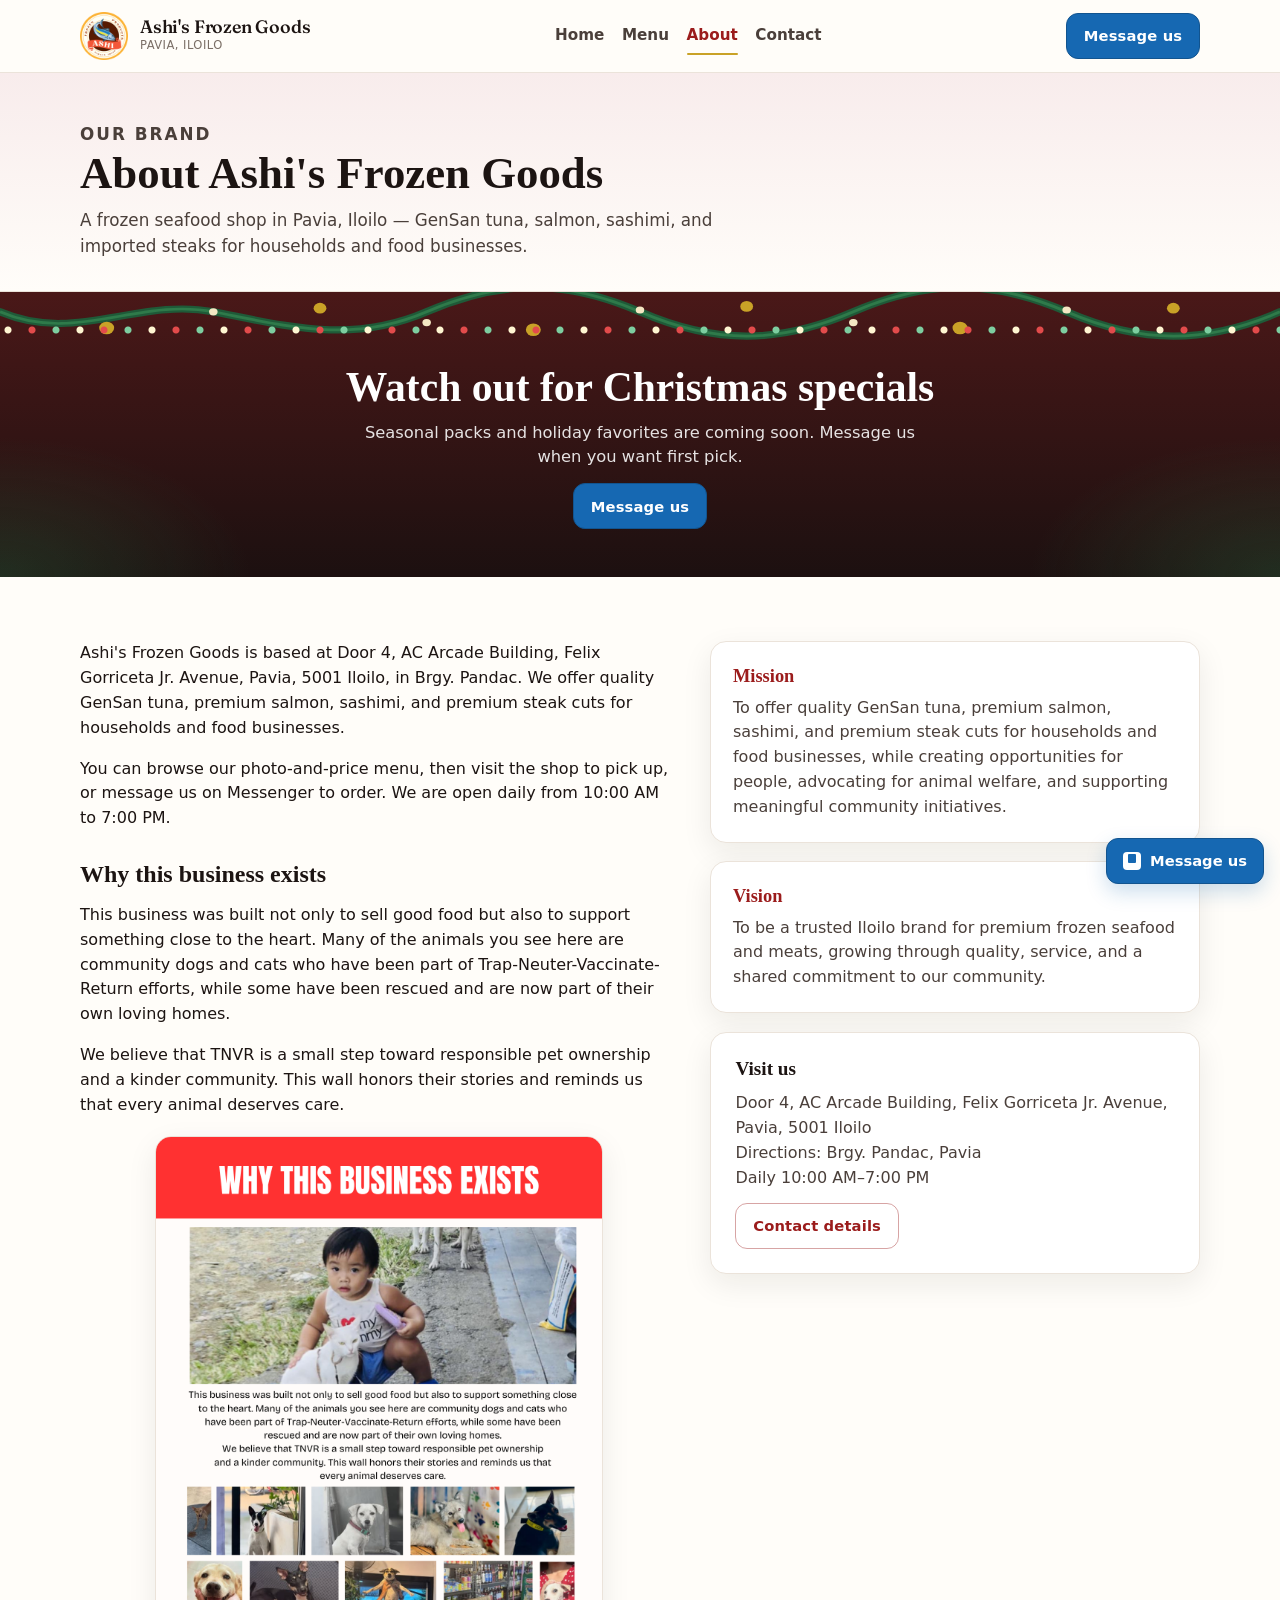
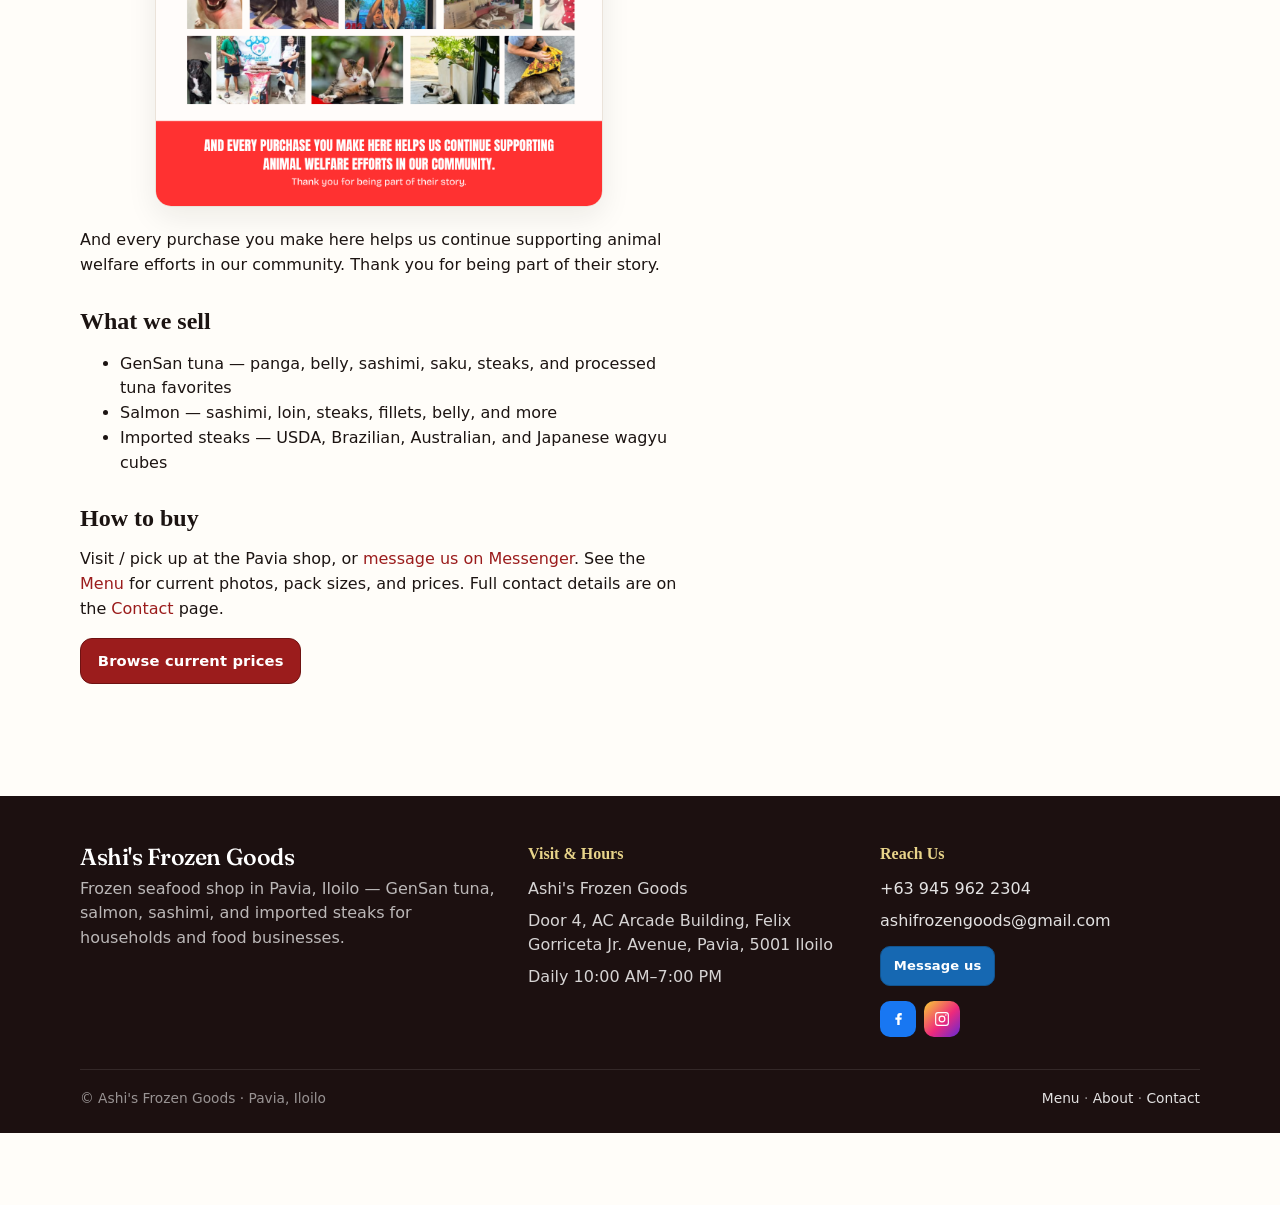
==== about/index.html @ b9e131ce "Add llms.txt, a homepage FAQ, and IndexNow. Describe the shop from published facts, answer common qu" ====
<!DOCTYPE html>
<html lang="en">
<head>
  <!-- Google tag (gtag.js) -->
  <script async src="https://www.googletagmanager.com/gtag/js?id=G-BN500JFJYV"></script>
  <script>
    window.dataLayer = window.dataLayer || [];
    function gtag(){dataLayer.push(arguments);}
    gtag('js', new Date());
    gtag('config', 'G-BN500JFJYV');
  </script>
  <meta charset="utf-8">
  <meta name="viewport" content="width=device-width, initial-scale=1">
  <title>About Ashi&#x27;s Frozen Goods | Frozen Seafood in Pavia, Iloilo</title>
  <meta name="description" content="Ashi&#x27;s Frozen Goods is a frozen seafood shop in Pavia, Iloilo offering GenSan tuna, salmon, sashimi, and imported steaks for households and food businesses.">
  <link rel="canonical" href="https://ashifrozengoods.com/about/">
  <meta property="og:title" content="About Ashi&#x27;s Frozen Goods | Frozen Seafood in Pavia, Iloilo">
  <meta property="og:description" content="Ashi&#x27;s Frozen Goods is a frozen seafood shop in Pavia, Iloilo offering GenSan tuna, salmon, sashimi, and imported steaks for households and food businesses.">
  <meta property="og:url" content="https://ashifrozengoods.com/about/">
  <meta property="og:image" content="https://ashifrozengoods.com/images/banner.jpg">
  <meta property="og:type" content="website">
  <link rel="preconnect" href="https://fonts.googleapis.com">
  <link rel="preconnect" href="https://fonts.gstatic.com" crossorigin>
  <link href="https://fonts.googleapis.com/css2?family=Fraunces:opsz,wght@9..144,500;9..144,600&amp;display=swap" rel="stylesheet">
  <link rel="stylesheet" href="../css/styles.css?v=faq1">
  <script type="application/ld+json">
  {
    "@context": "https://schema.org",
    "@graph": [
      {
        "@type": ["Organization", "LocalBusiness", "Store"],
        "@id": "https://ashifrozengoods.com/#business",
        "name": "Ashi's Frozen Goods",
        "url": "https://ashifrozengoods.com/",
        "email": "ashifrozengoods@gmail.com",
        "telephone": "+63-945-962-2304",
        "sameAs": [
          "https://www.facebook.com/ashifrozengoods",
          "https://www.instagram.com/ashifrozengoods/"
        ],
        "address": {
          "@type": "PostalAddress",
          "streetAddress": "Door 4, AC Arcade Building, Felix Gorriceta Jr. Avenue",
          "addressLocality": "Pavia",
          "postalCode": "5001",
          "addressRegion": "Iloilo",
          "addressCountry": "PH"
        },
        "geo": {
          "@type": "GeoCoordinates",
          "latitude": 10.7539047,
          "longitude": 122.5230448
        },
        "openingHoursSpecification": {
          "@type": "OpeningHoursSpecification",
          "dayOfWeek": ["Monday","Tuesday","Wednesday","Thursday","Friday","Saturday","Sunday"],
          "opens": "10:00",
          "closes": "19:00"
        }
      },
      {
        "@type": "WebSite",
        "@id": "https://ashifrozengoods.com/#website",
        "url": "https://ashifrozengoods.com/",
        "name": "Ashi's Frozen Goods",
        "publisher": {"@id": "https://ashifrozengoods.com/#business"}
      },
      {
        "@type": "WebPage",
        "@id": "https://ashifrozengoods.com/about/#webpage",
        "url": "https://ashifrozengoods.com/about/",
        "name": "About Ashi's Frozen Goods | Frozen Seafood in Pavia, Iloilo",
        "isPartOf": {"@id": "https://ashifrozengoods.com/#website"},
        "about": {"@id": "https://ashifrozengoods.com/#business"},
        "description": "Ashi's Frozen Goods is a frozen seafood shop in Pavia, Iloilo offering GenSan tuna, salmon, sashimi, and imported steaks for households and food businesses."
      },
      {
        "@type": "BreadcrumbList",
        "itemListElement": [
          {"@type": "ListItem", "position": 1, "name": "Home", "item": "https://ashifrozengoods.com/"},
          {"@type": "ListItem", "position": 2, "name": "About", "item": "https://ashifrozengoods.com/about/"}
        ]
      }
    ]
  }
  </script>
</head>
<body>
  <header class="site-header">
    <div class="container header-inner">
      <a class="brand" href="../">
        <img class="brand-logo" src="../images/logo.png?v=domain1" alt="Ashi's Frozen Goods" width="48" height="48">
        <span class="brand-text">
          <span class="brand-name">Ashi's Frozen Goods</span>
          <span class="brand-tag">Pavia, Iloilo</span>
        </span>
      </a>
      <button class="nav-toggle" type="button" aria-label="Open menu" aria-expanded="false">
        <span></span><span></span><span></span>
      </button>
      <nav class="nav" aria-label="Primary">
        <a href="../">Home</a>
        <a href="../menu/">Menu</a>
        <a href="../about/" aria-current="page">About</a>
        <a href="../contact/">Contact</a>
      </nav>
      <div class="header-actions">
        <a class="btn btn-messenger" href="https://m.me/ashifrozengoods" target="_blank" rel="noopener" aria-label="Message us on Messenger"><span class="btn-label-full">Message us</span><span class="btn-label-short">Messenger</span></a>
      </div>
    </div>
  </header>



  <section class="page-hero">
    <div class="container">
      <p class="section-kicker">Our brand</p>
      <h1>About Ashi's Frozen Goods</h1>
      <p>A frozen seafood shop in Pavia, Iloilo — GenSan tuna, salmon, sashimi, and imported steaks for households and food businesses.</p>
    </div>
  </section>
  
<section class="xmas-band" aria-labelledby="xmas-heading">
    <svg class="xmas-garland" viewBox="0 0 1200 80" preserveAspectRatio="none" aria-hidden="true">
      <path d="M0 22C70 58 130 6 200 22s130 36 200 0 130-36 200 0 130 36 200 0 130-36 200 0 130 36 200 0" fill="none" stroke="#1f5a38" stroke-width="8" stroke-linecap="round"/>
      <path d="M0 22C70 58 130 6 200 22s130 36 200 0 130-36 200 0 130 36 200 0 130-36 200 0 130 36 200 0" fill="none" stroke="#2f7a4a" stroke-width="3"/>
      <g fill="#c9a227">
        <circle cx="100" cy="40" r="7"/>
        <circle cx="300" cy="18" r="6"/>
        <circle cx="500" cy="42" r="7"/>
        <circle cx="700" cy="16" r="6"/>
        <circle cx="900" cy="40" r="7"/>
        <circle cx="1100" cy="18" r="6"/>
      </g>
      <g fill="#f4e7c3">
        <circle cx="200" cy="22" r="4"/>
        <circle cx="400" cy="34" r="4"/>
        <circle cx="600" cy="20" r="4"/>
        <circle cx="800" cy="34" r="4"/>
        <circle cx="1000" cy="20" r="4"/>
      </g>
    </svg>
    <div class="xmas-lights" aria-hidden="true"></div>
          <div class="xmas-inner">
        <div class="xmas-copy">
          <h2 id="xmas-heading">Watch out for Christmas specials</h2>
          <p>Seasonal packs and holiday favorites are coming soon. Message us when you want first pick.</p>
        </div>
        <a class="btn btn-messenger" href="https://m.me/ashifrozengoods" target="_blank" rel="noopener" aria-label="Message us on Messenger">Message us</a>
      </div>
</section>

  <main class="section">
    <div class="container dual-col">
      <div class="prose">
        <p>Ashi's Frozen Goods is based at Door 4, AC Arcade Building, Felix Gorriceta Jr. Avenue, Pavia, 5001 Iloilo, in Brgy. Pandac. We offer quality GenSan tuna, premium salmon, sashimi, and premium steak cuts for households and food businesses.</p>
        <p>You can browse our photo-and-price menu, then visit the shop to pick up, or message us on Messenger to order. We are open daily from 10:00 AM to 7:00 PM.</p>
        <h2>Why this business exists</h2>
        <p>This business was built not only to sell good food but also to support something close to the heart. Many of the animals you see here are community dogs and cats who have been part of Trap-Neuter-Vaccinate-Return efforts, while some have been rescued and are now part of their own loving homes.</p>
        <p>We believe that TNVR is a small step toward responsible pet ownership and a kinder community. This wall honors their stories and reminds us that every animal deserves care.</p>
        <figure class="about-advocacy">
          <img src="../images/why-this-business-exists.png" alt="Why this business exists: community dogs and cats supported through TNVR and rescue, and a reminder that every purchase helps animal welfare efforts.">
        </figure>
        <p>And every purchase you make here helps us continue supporting animal welfare efforts in our community. Thank you for being part of their story.</p>
        <h2>What we sell</h2>
        <ul>
          <li>GenSan tuna — panga, belly, sashimi, saku, steaks, and processed tuna favorites</li>
          <li>Salmon — sashimi, loin, steaks, fillets, belly, and more</li>
          <li>Imported steaks — USDA, Brazilian, Australian, and Japanese wagyu cubes</li>
        </ul>
        <h2>How to buy</h2>
        <p>Visit / pick up at the Pavia shop, or <a href="https://m.me/ashifrozengoods" target="_blank" rel="noopener">message us on Messenger</a>. See the <a href="../menu/">Menu</a> for current photos, pack sizes, and prices. Full contact details are on the <a href="../contact/">Contact</a> page.</p>
        <p><a class="btn btn-primary" href="../menu/">Browse current prices</a></p>
      </div>
      <div class="mv-grid" style="grid-template-columns:1fr;">
        <div class="mv-card">
          <h3>Mission</h3>
          <p>To offer quality GenSan tuna, premium salmon, sashimi, and premium steak cuts for households and food businesses, while creating opportunities for people, advocating for animal welfare, and supporting meaningful community initiatives.</p>
        </div>
        <div class="mv-card">
          <h3>Vision</h3>
          <p>To be a trusted Iloilo brand for premium frozen seafood and meats, growing through quality, service, and a shared commitment to our community.</p>
        </div>
        <div class="panel">
          <h3>Visit us</h3>
          <p style="margin:0 0 0.75rem;color:var(--ink-soft);">Door 4, AC Arcade Building, Felix Gorriceta Jr. Avenue, Pavia, 5001 Iloilo<br>Directions: Brgy. Pandac, Pavia<br>Daily 10:00 AM–7:00 PM</p>
          <a class="btn btn-outline" href="../contact/">Contact details</a>
        </div>
      </div>
    </div>
  </main>

  <footer class="site-footer">
    <div class="container footer-grid">
      <div class="footer-brand">
        <span class="brand-name">Ashi's Frozen Goods</span>
        <p>Frozen seafood shop in Pavia, Iloilo — GenSan tuna, salmon, sashimi, and imported steaks for households and food businesses.</p>
      </div>
      <div>
        <h3>Visit &amp; Hours</h3>
        <ul class="footer-list">
          <li>Ashi's Frozen Goods</li>
          <li>Door 4, AC Arcade Building, Felix Gorriceta Jr. Avenue, Pavia, 5001 Iloilo</li>
          <li>Daily 10:00 AM–7:00 PM</li>
        </ul>
      </div>
      <div>
        <h3>Reach Us</h3>
        <ul class="footer-list">
          <li><a href="tel:+639459622304">+63 945 962 2304</a></li>
          <li><a href="mailto:ashifrozengoods@gmail.com">ashifrozengoods@gmail.com</a></li>
          <li><a class="btn btn-messenger btn-sm" href="https://m.me/ashifrozengoods" target="_blank" rel="noopener" aria-label="Message us on Messenger" style="width:auto;display:inline-flex;margin-top:0.35rem;">Message us</a></li>
          <li class="social-links"><a class="social-link social-facebook" href="https://www.facebook.com/ashifrozengoods" target="_blank" rel="noopener" aria-label="Facebook"><svg viewBox="0 0 24 24" aria-hidden="true" focusable="false"><path fill="currentColor" d="M14.5 4H17v3.2h-2.1c-.5 0-.7.3-.7.8V10H17l-.4 3.1h-2.4V20h-3.2v-6.9H8.5V10h2.5V7.4C11 5.2 12.2 4 14.5 4z"/></svg></a><a class="social-link social-instagram" href="https://www.instagram.com/ashifrozengoods/" target="_blank" rel="noopener" aria-label="Instagram"><svg viewBox="0 0 24 24" aria-hidden="true" focusable="false"><path fill="currentColor" d="M12 7.4A4.6 4.6 0 1 0 12 16.6 4.6 4.6 0 0 0 12 7.4zm0 7.6a3 3 0 1 1 0-6 3 3 0 0 1 0 6z"/><path fill="currentColor" d="M17.3 2.8H6.7A3.9 3.9 0 0 0 2.8 6.7v10.6a3.9 3.9 0 0 0 3.9 3.9h10.6a3.9 3.9 0 0 0 3.9-3.9V6.7a3.9 3.9 0 0 0-3.9-3.9zm2.4 14.5a2.4 2.4 0 0 1-2.4 2.4H6.7a2.4 2.4 0 0 1-2.4-2.4V6.7a2.4 2.4 0 0 1 2.4-2.4h10.6a2.4 2.4 0 0 1 2.4 2.4v10.6z"/><circle cx="17.2" cy="6.8" r="1" fill="currentColor"/></svg></a></li>
        </ul>
      </div>
    </div>
    <div class="container footer-bottom">
      <span>© Ashi's Frozen Goods · Pavia, Iloilo</span>
      <span><a href="../menu/">Menu</a> · <a href="../about/">About</a> · <a href="../contact/">Contact</a></span>
    </div>
  </footer>
  <a class="messenger-fab" href="https://m.me/ashifrozengoods" target="_blank" rel="noopener" aria-label="Message us on Messenger">
    <span class="messenger-fab-icon" aria-hidden="true">Messenger</span>
    <span class="messenger-fab-label">Message us</span>
  </a>
  <script src="../js/main.js?v=deliverybox1"></script>
</body>
</html>
---- css/styles.css ----
/* Ashi's Frozen Goods — specialty frozen seafood & meats */
:root {
  --red: #9b1c1c;
  --red-dark: #6f1212;
  --red-soft: #f8ecec;
  --gold: #c9a227;
  --gold-light: #e8d48a;
  --ink: #1c1412;
  --ink-soft: #4a3f3a;
  --muted: #7a6e66;
  --line: #ebe3da;
  --paper: #fffdf9;
  --cream: #f7f1e8;
  --card: #ffffff;
  --shadow: 0 10px 30px rgba(28, 20, 18, 0.08);
  --shadow-hover: 0 16px 40px rgba(28, 20, 18, 0.14);
  --radius: 16px;
  --btn-radius: 12px;
  --max: 1120px;
  --nav-h: 72px;
  --font: "Segoe UI", system-ui, -apple-system, BlinkMacSystemFont, "Helvetica Neue", Arial, sans-serif;
  --display: Georgia, "Times New Roman", serif;
  --brand: "Fraunces", Georgia, "Times New Roman", serif;
  --messenger: #1668b2;
  --messenger-hover: #125592;
}

*, *::before, *::after { box-sizing: border-box; }
html { scroll-behavior: smooth; }
body {
  margin: 0;
  font-family: var(--font);
  color: var(--ink);
  background: var(--paper);
  line-height: 1.55;
  -webkit-font-smoothing: antialiased;
}
img { max-width: 100%; display: block; }
a { color: var(--red); text-decoration: none; }
a:hover { color: var(--red-dark); }
h1, h2, h3 { font-family: var(--display); font-weight: 600; line-height: 1.2; margin: 0 0 0.6em; }
p { margin: 0 0 1em; }
.container { width: min(100% - 2rem, var(--max)); margin-inline: auto; }

/* Header */
.site-header {
  position: sticky;
  top: 0;
  z-index: 100;
  background: rgba(255, 253, 249, 0.92);
  backdrop-filter: blur(12px);
  border-bottom: 1px solid var(--line);
}
.header-inner {
  display: flex;
  align-items: center;
  justify-content: space-between;
  gap: 1rem;
  min-height: var(--nav-h);
}
.brand {
  display: flex;
  align-items: center;
  gap: 0.75rem;
  color: var(--ink);
  text-decoration: none;
  min-width: 0;
}
.brand:hover { color: var(--ink); }
.brand-logo {
  width: 48px;
  height: 48px;
  object-fit: contain;
  flex-shrink: 0;
  background: transparent;
  display: block;
}
.brand-text { display: flex; flex-direction: column; min-width: 0; }
.brand-name {
  font-family: var(--brand);
  font-optical-sizing: auto;
  font-size: 1.12rem;
  font-weight: 560;
  letter-spacing: -0.01em;
  line-height: 1.1;
  white-space: nowrap;
}
.brand-tag {
  font-size: 0.72rem;
  color: var(--muted);
  letter-spacing: 0.04em;
  text-transform: uppercase;
  white-space: nowrap;
}
.nav {
  display: flex;
  align-items: center;
  gap: 0.35rem 1.1rem;
}
.nav a {
  color: var(--ink-soft);
  font-size: 0.95rem;
  font-weight: 600;
  padding: 0.35rem 0;
  position: relative;
}
.nav a:hover, .nav a[aria-current="page"] { color: var(--red); }
.nav a[aria-current="page"]::after {
  content: "";
  position: absolute;
  left: 0; right: 0; bottom: -2px;
  height: 2px;
  background: var(--gold);
  border-radius: 2px;
}
.header-actions { display: flex; align-items: center; gap: 0.75rem; }
.btn {
  display: inline-flex;
  align-items: center;
  justify-content: center;
  gap: 0.45rem;
  border: 1px solid transparent;
  border-radius: var(--btn-radius);
  min-height: 46px;
  padding: 0.55rem 1.05rem;
  font: inherit;
  font-weight: 600;
  font-size: 0.92rem;
  line-height: 1.2;
  letter-spacing: 0.01em;
  cursor: pointer;
  text-decoration: none;
  box-shadow: none;
  transition: background 0.15s ease, color 0.15s ease, border-color 0.15s ease, box-shadow 0.15s ease;
}
.btn:hover { box-shadow: 0 6px 16px rgba(28, 20, 18, 0.08); }
.btn-primary {
  background: var(--red);
  color: #fff;
  border-color: var(--red-dark);
}
.btn-primary:hover { background: var(--red-dark); color: #fff; }
.btn-gold {
  background: var(--gold);
  color: #1c1412;
  border-color: #a6851c;
}
.btn-gold:hover { background: #d4b13a; color: #1c1412; border-color: #967814; }
.btn-outline {
  background: transparent;
  color: var(--red);
  border-color: rgba(155, 28, 28, 0.4);
}
.btn-outline:hover { background: var(--red-soft); color: var(--red-dark); border-color: var(--red); }
.btn-messenger {
  background: var(--messenger);
  color: #fff;
  border-color: #12548f;
}
.btn-messenger:hover { background: var(--messenger-hover); color: #fff; border-color: #0e4678; }
.nav-toggle {
  display: none;
  width: 44px;
  height: 44px;
  border-radius: 12px;
  border: 1px solid var(--line);
  background: var(--card);
  cursor: pointer;
  align-items: center;
  justify-content: center;
  flex-direction: column;
  gap: 5px;
}
.nav-toggle span {
  display: block;
  width: 18px;
  height: 2px;
  background: var(--ink);
  border-radius: 2px;
}

/* Hero */
.hero {
  position: relative;
  overflow: hidden;
  background:
    radial-gradient(ellipse 80% 60% at 80% 20%, rgba(201, 162, 39, 0.18), transparent 55%),
    linear-gradient(180deg, #1c1010 0%, #3a1616 55%, #5a1c1c 100%);
  color: #fff;
  padding: 4.25rem 0 3.75rem;
}
.hero-grid {
  display: grid;
  grid-template-columns: 1.05fr 0.95fr;
  gap: 3rem;
  align-items: center;
}
.hero-copy { container-type: inline-size; }
.hero-kicker {
  display: inline-flex;
  align-items: center;
  gap: 0.65rem;
  font-family: var(--font);
  font-size: 0.75rem;
  letter-spacing: 0.14em;
  text-transform: uppercase;
  color: var(--gold-light);
  font-weight: 700;
  margin-bottom: 1.1rem;
}
.hero h1 {
  display: flex;
  flex-direction: column;
  align-items: flex-start;
  gap: 0.4rem;
  font-family: var(--font);
  font-size: 1rem;
  font-weight: 500;
  color: #fff;
  margin: 0 0 1.15rem;
}
.hero-brand,
.hero-subtitle {
  display: block;
  white-space: nowrap;
  max-width: 100%;
}
.hero-brand {
  font-family: var(--brand);
  font-optical-sizing: auto;
  font-weight: 560;
  font-size: clamp(1.7rem, 8.4cqi, 3.15rem);
  line-height: 1.05;
  letter-spacing: -0.03em;
  color: #fff;
}
.hero-subtitle {
  font-family: var(--font);
  font-weight: 600;
  font-size: clamp(0.82rem, 3.45cqi, 1.2rem);
  line-height: 1.3;
  letter-spacing: -0.01em;
  color: rgba(255, 255, 255, 0.88);
}
.hero-lead {
  font-size: 1.05rem;
  color: rgba(255, 255, 255, 0.86);
  max-width: 36rem;
  margin-bottom: 1.6rem;
}
.hero-actions { display: flex; flex-wrap: wrap; gap: 0.7rem; align-items: center; }
.hero-panel {
  position: relative;
  border-radius: 18px;
  overflow: hidden;
  min-height: 380px;
  box-shadow: 0 16px 40px rgba(28, 20, 18, 0.12);
  background: #2a1212;
  border: 1px solid rgba(28, 20, 18, 0.08);
}
.hero-panel img {
  width: 100%;
  height: 100%;
  min-height: 380px;
  object-fit: cover;
}
.hero-badge {
  position: absolute;
  left: 1rem;
  bottom: 1rem;
  background: rgba(28, 20, 18, 0.82);
  backdrop-filter: blur(8px);
  color: #fff;
  padding: 0.8rem 0.95rem;
  border-radius: 12px;
  border: 1px solid rgba(201, 162, 39, 0.35);
  max-width: 230px;
}
.hero-badge strong { display: block; color: var(--gold-light); font-size: 0.85rem; margin-bottom: 0.2rem; }
.hero-badge span { font-size: 0.82rem; color: rgba(255, 255, 255, 0.85); }
.hero-facts {
  list-style: none;
  margin: 1.4rem 0 0;
  padding: 0;
  display: grid;
  gap: 0.7rem;
  max-width: 36rem;
}
.hero-facts li {
  margin: 0;
  padding: 0;
  background: none;
  border: 0;
  color: rgba(255, 255, 255, 0.9);
  font-size: 0.95rem;
  font-weight: 500;
  line-height: 1.4;
}
.hero-facts span {
  display: block;
  margin-bottom: 0.1rem;
  color: var(--gold-light);
  font-size: 0.72rem;
  font-weight: 700;
  letter-spacing: 0.08em;
  text-transform: uppercase;
}

/* Sections */
.section { padding: 4rem 0; }
.section-alt { background: var(--cream); }
.section-head {
  display: flex;
  flex-wrap: wrap;
  align-items: end;
  justify-content: space-between;
  gap: 1rem;
  margin-bottom: 2rem;
}
.section-kicker {
  color: var(--red);
  font-size: 0.78rem;
  font-weight: 800;
  letter-spacing: 0.12em;
  text-transform: uppercase;
  margin-bottom: 0.45rem;
}
.section-head h2 { font-size: clamp(1.7rem, 3vw, 2.25rem); margin: 0; }
.section-head p { margin: 0.4rem 0 0; color: var(--muted); max-width: 36rem; }

/* Category cards */
.cat-grid {
  display: grid;
  grid-template-columns: repeat(3, 1fr);
  gap: 1.25rem;
}
.cat-card {
  position: relative;
  display: block;
  border-radius: var(--radius);
  overflow: hidden;
  min-height: 240px;
  color: #fff;
  box-shadow: var(--shadow);
  background: #2a1515;
  text-decoration: none;
}
.cat-card:hover { color: #fff; transform: translateY(-3px); box-shadow: var(--shadow-hover); }
.cat-card, .cat-card:hover { transition: transform 0.2s ease, box-shadow 0.2s ease; }
.cat-card img {
  width: 100%;
  height: 100%;
  min-height: 240px;
  object-fit: cover;
  opacity: 0.88;
}
.cat-card::after {
  content: "";
  position: absolute;
  inset: 0;
  background: linear-gradient(180deg, transparent 30%, rgba(20,10,10,0.88) 100%);
}
.cat-card-body {
  position: absolute;
  left: 0; right: 0; bottom: 0;
  z-index: 1;
  padding: 1.25rem 1.35rem 1.4rem;
}
.cat-card-body h3 { margin: 0 0 0.25rem; font-size: 1.35rem; color: #fff; }
.cat-card-body p { margin: 0; color: rgba(255,255,255,0.8); font-size: 0.9rem; }
.cat-card-body .linkish {
  display: inline-block;
  margin-top: 0.7rem;
  color: var(--gold-light);
  font-weight: 700;
  font-size: 0.88rem;
}

/* Product cards */
.product-grid {
  display: grid;
  grid-template-columns: repeat(auto-fill, minmax(230px, 1fr));
  gap: 1.15rem;
}
.product-card {
  background: var(--card);
  border: 1px solid var(--line);
  border-radius: var(--radius);
  overflow: hidden;
  box-shadow: var(--shadow);
  display: flex;
  flex-direction: column;
  transition: transform 0.18s ease, box-shadow 0.18s ease;
}
.product-card:hover {
  transform: translateY(-4px);
  box-shadow: var(--shadow-hover);
}
.product-media {
  position: relative;
  aspect-ratio: 1 / 1;
  background: linear-gradient(145deg, #2a1515, #4a1f1f);
  overflow: hidden;
}
.product-media img {
  width: 100%;
  height: 100%;
  object-fit: cover;
}
.badge {
  position: absolute;
  top: 0.75rem;
  left: 0.75rem;
  z-index: 2;
  background: linear-gradient(135deg, var(--red) 0%, #c0392b 100%);
  color: #fff;
  font-size: 0.68rem;
  font-weight: 800;
  letter-spacing: 0.06em;
  text-transform: uppercase;
  padding: 0.35rem 0.55rem;
  border-radius: 999px;
  box-shadow: 0 6px 14px rgba(155, 28, 28, 0.35);
}
.product-body {
  padding: 1rem 1rem 1.15rem;
  display: flex;
  flex-direction: column;
  gap: 0.35rem;
  flex: 1;
}
.product-body h3 {
  font-family: var(--font);
  font-size: 1rem;
  font-weight: 700;
  margin: 0;
  line-height: 1.3;
}
.product-unit {
  color: var(--muted);
  font-size: 0.86rem;
  margin: 0;
}
.product-price {
  margin-top: auto;
  padding-top: 0.55rem;
  font-family: var(--display);
  font-size: 1.2rem;
  font-weight: 700;
  color: var(--red);
}

/* Menu jump bar */
.jump-bar-wrap {
  position: sticky;
  top: var(--nav-h);
  z-index: 90;
  background: rgba(255, 253, 249, 0.96);
  backdrop-filter: blur(10px);
  border-bottom: 1px solid var(--line);
}
.jump-bar {
  display: flex;
  gap: 0.5rem;
  overflow-x: auto;
  padding: 0.75rem 0;
  scrollbar-width: none;
}
.jump-bar::-webkit-scrollbar { display: none; }
.jump-bar a {
  flex: 0 0 auto;
  padding: 0.55rem 0.95rem;
  border-radius: 999px;
  background: var(--cream);
  color: var(--ink-soft);
  font-weight: 700;
  font-size: 0.88rem;
  border: 1px solid transparent;
}
.jump-bar a:hover, .jump-bar a.is-active {
  background: var(--red-soft);
  color: var(--red);
  border-color: rgba(155, 28, 28, 0.2);
}
.menu-section {
  padding-top: 2.5rem;
  padding-bottom: 1rem;
  scroll-margin-top: calc(var(--nav-h) + 64px);
}
.menu-section h2 {
  font-size: 1.7rem;
  margin-bottom: 0.35rem;
}
.menu-section .section-note {
  color: var(--muted);
  margin-bottom: 1.4rem;
}

/* About / Contact content */
.prose {
  max-width: 42rem;
}
.prose h2 { margin-top: 1.8rem; }
.about-advocacy {
  display: block;
  margin: 1.15rem auto 1.35rem;
  max-width: 28rem;
  text-align: center;
}
.about-advocacy img {
  display: block;
  width: 100%;
  max-width: 28rem;
  height: auto;
  margin-left: auto;
  margin-right: auto;
  border-radius: var(--radius);
  border: 1px solid var(--line);
  box-shadow: var(--shadow);
}
.dual-col {
  display: grid;
  grid-template-columns: 1.1fr 0.9fr;
  gap: 2rem;
  align-items: start;
}
.delivery-section.section { padding: 2.75rem 0; }
.delivery-box {
  display: grid;
  grid-template-columns: minmax(0, 0.95fr) minmax(0, 1.05fr);
  gap: 1.5rem 1.75rem;
  align-items: stretch;
  background: var(--cream);
  border: 1px solid rgba(201, 162, 39, 0.62);
  border-radius: 20px;
  padding: 1.15rem;
  box-shadow: 0 12px 32px rgba(28, 20, 18, 0.05);
}
.delivery-photo {
  margin: 0;
  position: relative;
  min-height: 280px;
  border-radius: 14px;
  overflow: hidden;
  background: #efe4d4;
}
.delivery-photo img {
  position: absolute;
  inset: 0;
  width: 100%;
  height: 100%;
  object-fit: cover;
  object-position: center 36%;
}
.delivery-copy {
  padding: 0.85rem 0.7rem 0.7rem 0.35rem;
  display: flex;
  flex-direction: column;
  justify-content: center;
}
.delivery-copy h2 {
  color: var(--red);
  font-size: clamp(1.75rem, 3vw, 2.2rem);
  margin: 0 0 0.4rem;
}
.delivery-intro {
  margin: 0 0 1rem;
  color: var(--ink);
  font-size: 1.05rem;
}
.delivery-steps {
  list-style: none;
  margin: 0 0 1rem;
  padding: 0;
  display: grid;
  gap: 0.7rem;
  counter-reset: delivery;
}
.delivery-steps li {
  counter-increment: delivery;
  display: grid;
  grid-template-columns: 1.85rem minmax(0, 1fr);
  gap: 0.7rem;
  align-items: center;
  margin: 0;
  color: var(--ink-soft);
  line-height: 1.45;
}
.delivery-steps li::before {
  content: counter(delivery);
  width: 1.85rem;
  height: 1.85rem;
  border-radius: 50%;
  background: #fffdf9;
  border: 1px solid rgba(201, 162, 39, 0.75);
  color: var(--red);
  font-weight: 700;
  font-size: 0.85rem;
  display: grid;
  place-items: center;
}
.delivery-note {
  margin: 0 0 1.15rem;
  padding: 0.75rem 0.9rem;
  border-radius: 12px;
  background: rgba(255, 253, 249, 0.78);
  border: 1px solid rgba(201, 162, 39, 0.32);
  color: var(--ink-soft);
  font-size: 0.94rem;
}
.delivery-copy .btn { align-self: flex-start; }
.faq-list {
  display: grid;
  gap: 0.75rem;
  max-width: 46rem;
}
.faq-item {
  background: var(--card);
  border: 1px solid var(--line);
  border-radius: var(--radius);
  box-shadow: var(--shadow);
}
.faq-item summary {
  cursor: pointer;
  list-style: none;
  display: flex;
  align-items: center;
  justify-content: space-between;
  gap: 1rem;
  min-height: 52px;
  padding: 0.9rem 1.15rem;
  font-weight: 700;
  color: var(--ink);
  line-height: 1.35;
}
.faq-item summary::-webkit-details-marker { display: none; }
.faq-item summary::after {
  content: "";
  flex: 0 0 auto;
  width: 0.55rem;
  height: 0.55rem;
  margin-top: -0.2rem;
  border-right: 2px solid var(--red);
  border-bottom: 2px solid var(--red);
  transform: rotate(45deg);
}
.faq-item[open] summary {
  border-bottom: 1px solid var(--line);
}
.faq-item[open] summary::after {
  margin-top: 0.2rem;
  transform: rotate(-135deg);
}
.faq-item summary:focus-visible {
  outline: 2px solid var(--gold);
  outline-offset: -2px;
}
.faq-item p {
  margin: 0;
  padding: 0.95rem 1.15rem 1.15rem;
  color: var(--ink-soft);
  max-width: 65ch;
}
.panel {
  background: var(--card);
  border: 1px solid var(--line);
  border-radius: var(--radius);
  padding: 1.5rem;
  box-shadow: var(--shadow);
}
.panel h3 { margin-top: 0; font-size: 1.2rem; }
.mv-grid {
  display: grid;
  grid-template-columns: 1fr 1fr;
  gap: 1.15rem;
}
.mv-card {
  background: var(--card);
  border: 1px solid var(--line);
  border-radius: var(--radius);
  padding: 1.4rem 1.35rem;
  box-shadow: var(--shadow);
}
.mv-card h3 {
  color: var(--red);
  font-size: 1.15rem;
  margin-bottom: 0.55rem;
}
.mv-card p { margin: 0; color: var(--ink-soft); }
.teaser {
  display: grid;
  grid-template-columns: 1.2fr auto;
  gap: 1.5rem;
  align-items: center;
  background: linear-gradient(135deg, #2a1212 0%, #5a1c1c 100%);
  color: #fff;
  border-radius: calc(var(--radius) + 4px);
  padding: 2rem;
}
.teaser h2 { color: #fff; margin-bottom: 0.5rem; }
.teaser p { color: rgba(255,255,255,0.85); margin: 0 0 1rem; }
.teaser-actions {
  display: flex;
  flex-wrap: wrap;
  align-items: center;
  gap: 0.75rem;
}
@media (max-width: 700px) {
  .teaser-actions {
    flex-direction: column;
    align-items: flex-start;
    gap: 1rem;
  }
}
.xmas-band {
  position: relative;
  width: 100%;
  margin: 0;
  padding: 4.5rem 1.25rem 3rem;
  overflow: hidden;
  text-align: center;
  color: #fff;
  background:
    radial-gradient(ellipse 28% 70% at 0% 100%, rgba(47, 122, 74, 0.28), transparent 70%),
    radial-gradient(ellipse 28% 70% at 100% 100%, rgba(47, 122, 74, 0.28), transparent 70%),
    linear-gradient(180deg, #4a1818 0%, #1c1010 100%);
}
.xmas-garland {
  position: absolute;
  top: 0;
  left: 0;
  width: 100%;
  height: 72px;
  display: block;
  pointer-events: none;
  transform-origin: center top;
  animation: xmas-sway 7s ease-in-out infinite;
}
.xmas-lights {
  position: absolute;
  top: 30px;
  left: 0;
  right: 0;
  height: 16px;
  pointer-events: none;
  background-image:
    radial-gradient(circle at 8px 8px, #fff6d2 0 3px, transparent 4px),
    radial-gradient(circle at 32px 8px, #e24b4b 0 3px, transparent 4px),
    radial-gradient(circle at 56px 8px, #7dcea0 0 3px, transparent 4px);
  background-size: 72px 16px;
  background-repeat: repeat-x;
  animation: xmas-twinkle 2.8s ease-in-out infinite;
}
.xmas-inner {
  position: relative;
  z-index: 1;
  width: min(42rem, 100%);
  margin: 0 auto;
  display: flex;
  flex-direction: column;
  align-items: center;
  gap: 0.85rem;
}
.xmas-copy { min-width: 0; }
.xmas-band h2 {
  margin: 0 0 0.55rem;
  color: #fff;
  font-size: clamp(1.8rem, 4vw, 2.6rem);
  line-height: 1.15;
}
.xmas-band p {
  margin: 0 auto;
  max-width: 36rem;
  color: rgba(255, 255, 255, 0.88);
  font-size: 1.02rem;
  line-height: 1.5;
}
.xmas-band .btn { min-height: 46px; }
@keyframes xmas-sway {
  0%, 100% { transform: translateY(0); }
  50% { transform: translateY(2px); }
}
@keyframes xmas-twinkle {
  0%, 100% { opacity: 0.55; }
  50% { opacity: 1; }
}
@media (prefers-reduced-motion: reduce) {
  .xmas-garland,
  .xmas-lights { animation: none; }
}
.contact-list {
  list-style: none;
  margin: 0;
  padding: 0;
  display: grid;
  gap: 1rem;
}
.contact-list li {
  display: grid;
  grid-template-columns: 42px 1fr;
  gap: 0.85rem;
  align-items: start;
}
.contact-icon {
  width: 42px;
  height: 42px;
  border-radius: 12px;
  background: var(--red-soft);
  color: var(--red);
  display: grid;
  place-items: center;
  font-weight: 800;
  font-size: 0.85rem;
}
.contact-list strong {
  display: block;
  font-size: 0.82rem;
  text-transform: uppercase;
  letter-spacing: 0.06em;
  color: var(--muted);
  margin-bottom: 0.15rem;
}
.contact-list a, .contact-list span {
  color: var(--ink);
  font-weight: 600;
}
.map-link {
  display: block;
  margin-top: 1rem;
  padding: 1rem 1.1rem;
  border-radius: 12px;
  background: var(--cream);
  border: 1px dashed rgba(155, 28, 28, 0.25);
  color: var(--ink-soft);
  font-weight: 600;
}
.map-link:hover { color: var(--red); background: var(--red-soft); }

/* Page hero (inner pages) */
.page-hero {
  padding: 3rem 0 2rem;
  background:
    linear-gradient(180deg, #f8ecec 0%, var(--paper) 100%);
  border-bottom: 1px solid var(--line);
}
.page-hero h1 {
  font-size: clamp(2rem, 4vw, 2.8rem);
  margin-bottom: 0.4rem;
}
.page-hero p {
  color: var(--ink-soft);
  max-width: 40rem;
  margin: 0;
  font-size: 1.05rem;
}

/* Footer */
.site-footer {
  background: #1c1010;
  color: rgba(255,255,255,0.82);
  padding: 3rem 0 1.5rem;
  margin-top: 2rem;
}
.footer-grid {
  display: grid;
  grid-template-columns: 1.3fr 1fr 1fr;
  gap: 2rem;
  margin-bottom: 2rem;
}
.site-footer h3 {
  color: var(--gold-light);
  font-size: 1rem;
  margin-bottom: 0.85rem;
}
.site-footer a { color: rgba(255,255,255,0.88); }
.site-footer a:hover { color: var(--gold-light); }
.site-footer .btn-messenger,
.site-footer .btn-messenger:hover { color: #fff; }
.footer-brand .brand-name { color: #fff; font-size: 1.45rem; margin-bottom: 0.45rem; display: block; font-family: var(--brand); font-weight: 560; letter-spacing: -0.02em; }
.footer-brand p { color: rgba(255,255,255,0.7); margin: 0; max-width: 28rem; }
.footer-list { list-style: none; margin: 0; padding: 0; display: grid; gap: 0.45rem; }
.footer-bottom {
  border-top: 1px solid rgba(255,255,255,0.1);
  padding-top: 1.15rem;
  display: flex;
  flex-wrap: wrap;
  justify-content: space-between;
  gap: 0.75rem;
  font-size: 0.86rem;
  color: rgba(255,255,255,0.55);
}

/* Utilities */
.sr-only {
  position: absolute; width: 1px; height: 1px; padding: 0; margin: -1px;
  overflow: hidden; clip: rect(0,0,0,0); white-space: nowrap; border: 0;
}
.pill-row { display: flex; flex-wrap: wrap; gap: 0.5rem; margin: 1.35rem 0 0; }
.pill {
  display: inline-flex;
  align-items: center;
  padding: 0.4rem 0.7rem;
  border-radius: 10px;
  background: #fff;
  border: 1px solid var(--line);
  color: var(--ink-soft);
  font-size: 0.8rem;
  font-weight: 600;
  line-height: 1.35;
}

.btn-label-short { display: none; }

.visit-grid {
  display: grid;
  grid-template-columns: 1.15fr 0.85fr;
  gap: 1.25rem;
  align-items: stretch;
}
.visit-grid .teaser {
  display: flex;
  align-items: center;
  align-self: center;
  margin: 0;
  height: auto;
  padding: 2.25rem 2.4rem;
}
.visit-grid .order-cta {
  width: 100%;
  display: grid;
  grid-template-columns: minmax(0, 1fr) auto;
  column-gap: 2rem;
  row-gap: 0.7rem;
  align-items: center;
}
.visit-grid .order-cta h2 {
  grid-column: 1;
  font-size: clamp(1.9rem, 3vw, 2.35rem);
  line-height: 1.15;
  margin: 0;
}
.visit-grid .order-cta p {
  grid-column: 1;
  max-width: 36rem;
  margin: 0;
  font-size: 1.05rem;
  line-height: 1.6;
  color: rgba(255, 255, 255, 0.9);
}
.visit-grid .order-cta .btn {
  grid-column: 2;
  grid-row: 1 / span 2;
  align-self: center;
}
.home-map {
  background: var(--card);
  border: 1px solid var(--line);
  border-radius: var(--radius);
  padding: 1rem 1rem 1.1rem;
  box-shadow: var(--shadow);
  display: flex;
  flex-direction: column;
}
.home-map h2 {
  font-size: 1.45rem;
  margin: 0.15rem 0 0.75rem;
}
.home-map .map-embed-wrap { margin-top: 0; flex: 1; min-height: 240px; }
.home-map .map-open {
  display: inline-block;
  margin-top: 0.85rem;
  font-weight: 700;
}

@media (max-width: 900px) {
  .hero-grid, .dual-col, .footer-grid, .mv-grid, .teaser, .visit-grid, .delivery-box {
    grid-template-columns: 1fr;
  }
  .delivery-box { padding: 0.85rem; gap: 1rem; }
  .delivery-photo { aspect-ratio: 16 / 9; min-height: 0; }
  .delivery-copy { padding: 0.35rem 0.45rem 0.55rem; }
  .hero-panel { display: none; }
  .visit-grid .teaser {
    height: auto;
    padding: 1.85rem 1.4rem;
  }
  .visit-grid .order-cta {
    display: block;
  }
  .visit-grid .order-cta h2 { margin: 0 0 0.7rem; }
  .visit-grid .order-cta p { margin: 0 0 1.25rem; }
  .visit-grid .order-cta .btn { margin-top: 0; }
  .cat-grid { grid-template-columns: 1fr; }
  .header-inner { gap: 0.55rem; }
  .brand { min-width: 0; flex: 1 1 auto; }
  .brand-name { overflow: hidden; text-overflow: ellipsis; }
  .header-actions { flex: 0 0 auto; }
  .header-actions .btn {
    min-height: 40px;
    padding: 0.4rem 0.75rem;
    white-space: nowrap;
  }
  .header-actions .btn-label-full { display: none; }
  .header-actions .btn-label-short { display: inline; }
  .nav-toggle { display: inline-flex; flex: 0 0 auto; }
  .nav {
    display: none;
    position: absolute;
    top: 100%;
    left: 0; right: 0;
    background: var(--paper);
    border-bottom: 1px solid var(--line);
    flex-direction: column;
    align-items: stretch;
    padding: 0.75rem 1rem 1rem;
    gap: 0.15rem;
  }
  .nav.is-open { display: flex; }
  .nav a { padding: 0.75rem 0.5rem; }
  .header-actions .btn-messenger span.hide-sm { display: none; }
  .header-inner { position: relative; }
}

@media (max-width: 720px) {
  .header-actions { display: none; }
  .brand-name { overflow: visible; text-overflow: clip; }
}

@media (max-width: 560px) {
  .product-grid { grid-template-columns: repeat(2, 1fr); gap: 0.75rem; }
  .product-body { padding: 0.75rem; }
  .product-body h3 { font-size: 0.9rem; }
  .product-price { font-size: 1.05rem; }
  .hero { padding: 2.75rem 0 2.4rem; }
  .hero-panel,
  .hero-panel img { min-height: 240px; }
  .brand-name { font-size: 1rem; }
  .brand-tag { display: none; }
}

/* Sticky Messenger FAB */
.messenger-fab {
  position: fixed;
  right: 1rem;
  bottom: 1rem;
  z-index: 120;
  display: inline-flex;
  align-items: center;
  gap: 0.55rem;
  background: var(--messenger);
  color: #fff !important;
  min-height: 46px;
  padding: 0.55rem 1rem;
  border-radius: var(--btn-radius);
  box-shadow: 0 8px 20px rgba(22, 104, 178, 0.22);
  font-weight: 600;
  font-size: 0.92rem;
  text-decoration: none;
  border: 1px solid #12548f;
  cursor: pointer;
}
.messenger-fab.is-hidden {
  display: none;
}
.messenger-fab-icon {
  width: 1.15rem;
  height: 1.15rem;
  border-radius: 4px;
  background: #fff;
  color: var(--messenger);
  display: grid;
  place-items: center;
  font-size: 0;
  position: relative;
  flex-shrink: 0;
}
.messenger-fab-icon::before {
  content: "";
  width: 0.55rem;
  height: 0.55rem;
  background: var(--messenger);
  border-radius: 1px;
}
@media (max-width: 560px) {
  .messenger-fab {
    left: 1rem;
    right: 1rem;
    justify-content: center;
    bottom: 0.85rem;
  }
}

/* Product card Messenger + link cards */
.btn-sm {
  min-height: 40px;
  padding: 0.4rem 0.8rem;
  font-size: 0.82rem;
  border-radius: 10px;
  width: 100%;
  margin-top: 0.35rem;
}
.product-use {
  margin: 0;
  color: var(--muted);
  font-size: 0.82rem;
}
.product-card-link {
  color: inherit;
  text-decoration: none;
}
.product-card-link:hover { color: inherit; }
.product-card-link .linkish {
  display: inline-block;
  margin-top: 0.35rem;
  color: var(--red);
  font-weight: 700;
  font-size: 0.85rem;
}

/* 4 category cards on home */
.cat-grid-4 {
  grid-template-columns: repeat(4, 1fr);
}
@media (max-width: 900px) {
  .cat-grid-4 { grid-template-columns: 1fr 1fr; }
}
@media (max-width: 560px) {
  .cat-grid-4 { grid-template-columns: 1fr; }
}

/* Map embed */
.map-embed-wrap {
  margin-top: 1rem;
  border-radius: 12px;
  overflow: hidden;
  border: 1px solid var(--line);
  aspect-ratio: 4 / 3;
  background: var(--cream);
}
.map-embed-wrap iframe {
  width: 100%;
  height: 100%;
  border: 0;
  display: block;
}

/* Room for FAB above footer content on mobile */
body { padding-bottom: 4.5rem; }


/* Google Maps link card (uses confirmed place link; no invented coordinates) */
.map-link-card {
  display: block;
  min-height: 180px;
  background:
    linear-gradient(180deg, rgba(28, 20, 18, 0.08), rgba(28, 20, 18, 0.45)),
    repeating-linear-gradient(90deg, #e8e2d8 0 12px, #ddd5c8 12px 24px);
  border-radius: 16px;
  overflow: hidden;
  border: 1px solid var(--line);
}
.map-card-link {
  display: flex;
  flex-direction: column;
  justify-content: flex-end;
  gap: 0.2rem;
  min-height: 180px;
  padding: 1.1rem 1.15rem;
  color: #fff !important;
  text-decoration: none;
}
.map-card-link:hover { color: #fff !important; }
.map-card-title {
  font-weight: 800;
  font-size: 1.05rem;
}
.map-card-sub {
  opacity: 0.9;
  font-size: 0.9rem;
}
.map-card-cta {
  margin-top: 0.45rem;
  font-weight: 700;
  font-size: 0.92rem;
  color: #cfe7ff;
}

.social-links {
  display: flex;
  align-items: center;
  gap: 0.5rem;
  margin: 0.45rem 0 0;
  padding: 0;
  list-style: none;
}
.social-link {
  display: inline-flex;
  align-items: center;
  justify-content: center;
  width: 36px;
  height: 36px;
  border-radius: 10px;
  color: #fff;
  text-decoration: none;
}
.social-link svg { width: 18px; height: 18px; display: block; }
.social-facebook { background: #1877F2; }
.social-instagram { background: linear-gradient(135deg, #f9ce34 0%, #ee2a7b 55%, #6228d7 100%); }
.site-footer .social-link,
.site-footer .social-link:hover { color: #fff; }
.social-link:hover { filter: brightness(1.08); }
.contact-list .social-links { margin-top: 0.35rem; }

/* Home reviews carousel */
.reviews-intro {
  margin: 0.35rem 0 0;
  color: var(--muted);
  max-width: 40rem;
}
.reviews-carousel {
  margin-top: 1.5rem;
}
.reviews-viewport {
  overflow: hidden;
  touch-action: pan-y;
  position: relative;
}
.reviews-track {
  --reviews-gap: 16px;
  --reviews-per: 3;
  display: flex;
  align-items: stretch;
  gap: var(--reviews-gap);
  width: 100%;
  transition: transform 0.35s ease;
}
.review-card {
  position: relative;
  flex: 0 0 calc((100% - (var(--reviews-per) - 1) * var(--reviews-gap)) / var(--reviews-per));
  width: calc((100% - (var(--reviews-per) - 1) * var(--reviews-gap)) / var(--reviews-per));
  min-width: 0;
  background: var(--card);
  border: 1px solid var(--line);
  border-radius: var(--radius);
  box-shadow: var(--shadow);
  padding: 1.15rem 1.15rem 1.05rem;
  display: flex;
  flex-direction: column;
  gap: 0.7rem;
}
.review-top {
  display: flex;
  align-items: center;
  justify-content: space-between;
  gap: 0.75rem;
}
.review-stars {
  margin: 0;
  color: var(--gold);
  letter-spacing: 0.12em;
  font-size: 1.05rem;
  line-height: 1;
}
.review-stars .is-empty { color: #e2d8c8; }
.review-source {
  margin: 0;
  font-size: 0.75rem;
  font-weight: 700;
  letter-spacing: 0.08em;
  text-transform: uppercase;
  color: var(--muted);
}
.review-quote {
  margin: 0;
  color: var(--ink);
  font-size: 0.95rem;
  line-height: 1.5;
  max-height: calc(1.5em * 7);
  overflow: hidden;
}
.review-quote p { margin: 0 0 0.55rem; }
.review-quote p:last-child { margin-bottom: 0; }
.review-meta {
  display: flex;
  flex-wrap: wrap;
  gap: 0.35rem 0.85rem;
  margin-top: auto;
}
.review-name,
.review-date {
  margin: 0;
  font-size: 0.92rem;
}
.review-name { font-weight: 700; }
.review-date { color: var(--muted); }
.review-note {
  margin: 0;
  font-size: 0.82rem;
  color: var(--ink-soft);
}
.reviews-controls {
  display: flex;
  align-items: center;
  justify-content: center;
  flex-wrap: nowrap;
  gap: 0.85rem;
  margin-top: 1rem;
}
.reviews-nav {
  flex: 0 0 auto;
  width: 44px;
  height: 44px;
  border-radius: 12px;
  border: 1px solid var(--line);
  background: var(--card);
  color: var(--ink);
  font: inherit;
  font-size: 1.25rem;
  line-height: 1;
  cursor: pointer;
}
.reviews-nav:hover { border-color: var(--gold); color: var(--red-dark); }
.reviews-count {
  flex: 0 0 auto;
  margin: 0;
  min-width: 4.75rem;
  text-align: center;
  white-space: nowrap;
  font-variant-numeric: tabular-nums;
  font-weight: 700;
  font-size: 0.95rem;
  letter-spacing: 0.02em;
  color: var(--ink-soft);
}
.reviews-status {
  position: absolute;
  width: 1px;
  height: 1px;
  padding: 0;
  margin: -1px;
  overflow: hidden;
  clip: rect(0, 0, 0, 0);
  white-space: nowrap;
  border: 0;
}
.reviews-find {
  margin-top: 1.2rem;
}
.reviews-find > p {
  margin: 0 0 0.65rem;
  font-size: 0.75rem;
  font-weight: 700;
  letter-spacing: 0.12em;
  text-transform: uppercase;
  color: var(--muted);
}
.reviews-links {
  display: grid;
  grid-template-columns: repeat(3, minmax(0, 1fr));
  gap: 0.75rem;
  margin: 0;
}
.reviews-platform {
  display: flex;
  align-items: center;
  justify-content: center;
  gap: 0.55rem;
  min-height: 48px;
  padding: 0.5rem 0.75rem;
  border: 1px solid var(--line);
  border-radius: 12px;
  background: var(--card);
  color: var(--ink);
  font-weight: 700;
  text-decoration: none;
}
.reviews-platform:hover {
  border-color: var(--gold);
  color: var(--ink);
}
.reviews-platform-mark {
  width: 28px;
  height: 28px;
  border-radius: 8px;
  display: inline-flex;
  align-items: center;
  justify-content: center;
  flex: 0 0 auto;
}
.reviews-platform-mark svg {
  width: 16px;
  height: 16px;
  display: block;
}
.reviews-platform-facebook {
  background: #1877F2;
  color: #fff;
}
.reviews-platform-google {
  background: #fff;
  border: 1px solid var(--line);
}
.reviews-platform-grab {
  background: #00B14F;
  color: #fff;
}
@media (max-width: 640px) {
  .reviews-links { grid-template-columns: 1fr; }
}
@media (max-width: 959px) {
  .reviews-track { --reviews-per: 2; }
}
@media (max-width: 700px) {
  .reviews-track { --reviews-per: 1; }
}
@media (prefers-reduced-motion: reduce) {
  .reviews-track,
  .reviews-viewport { transition: none; }
}
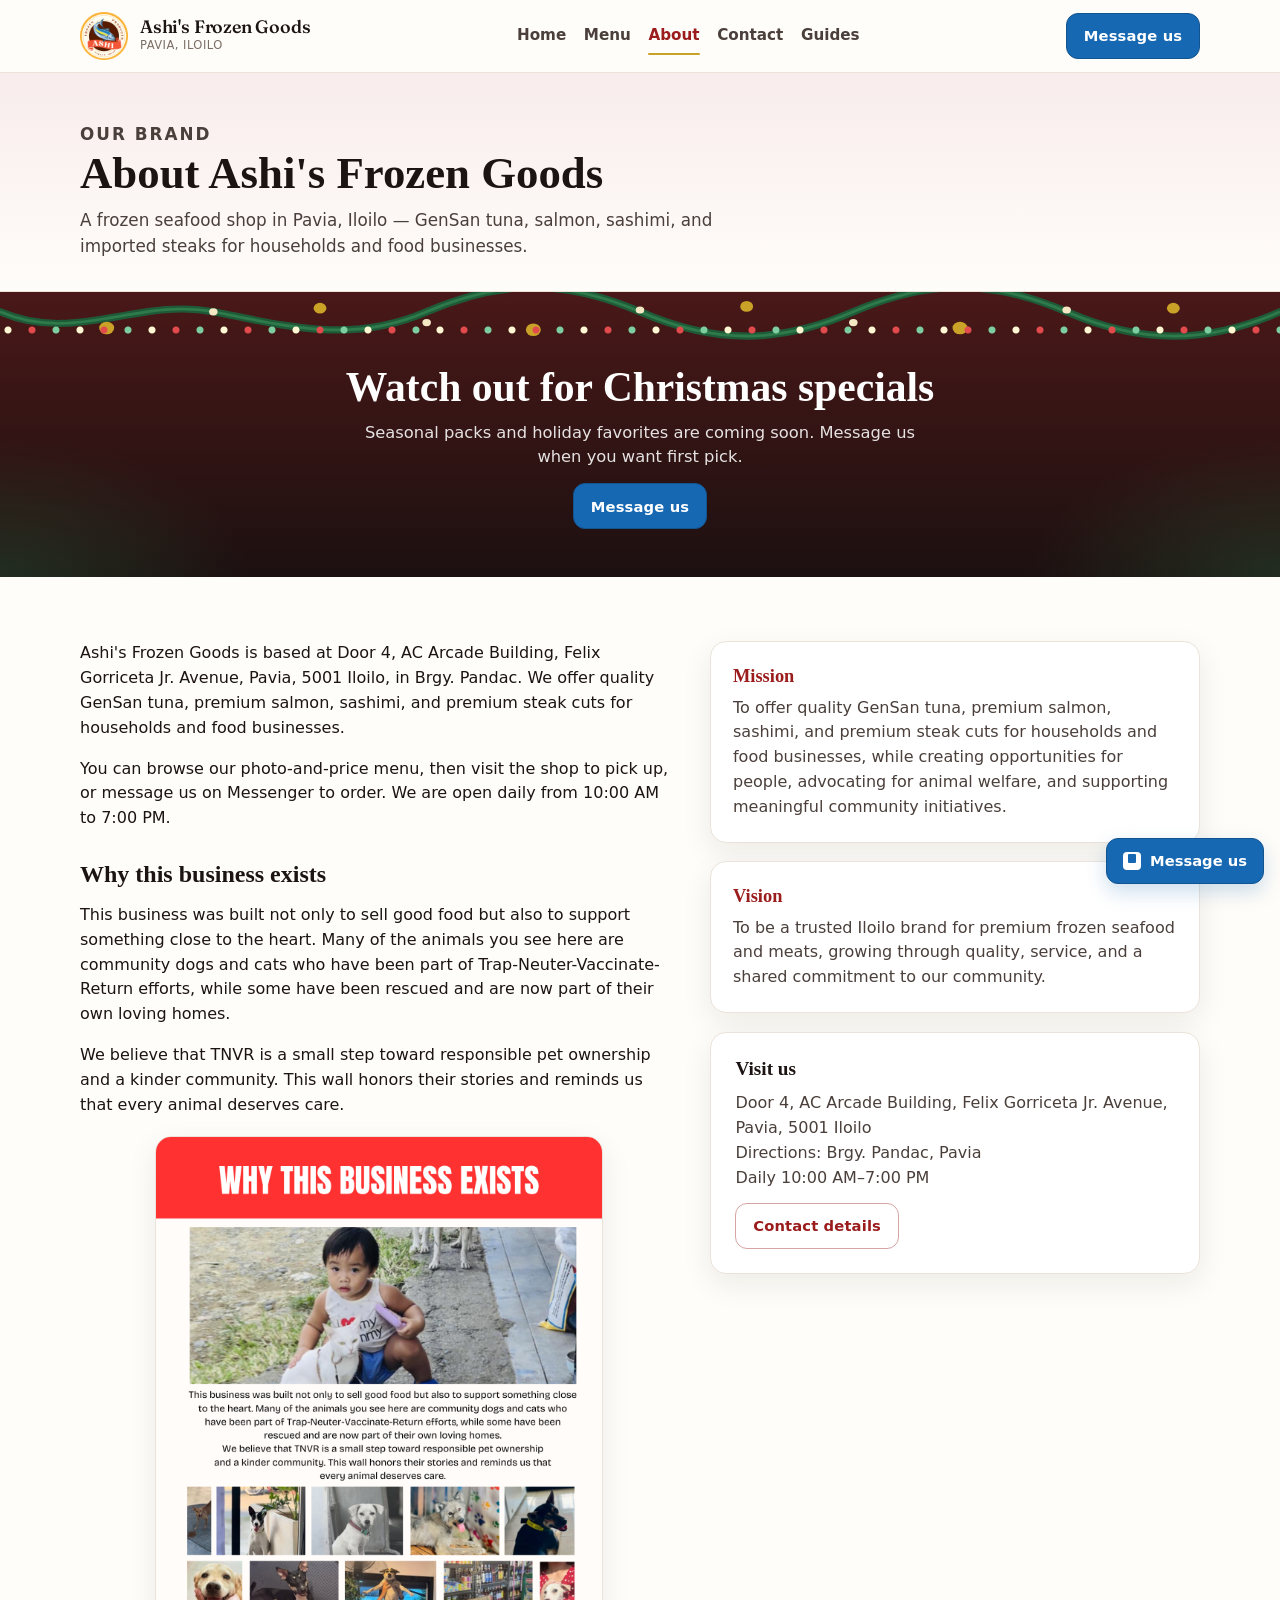
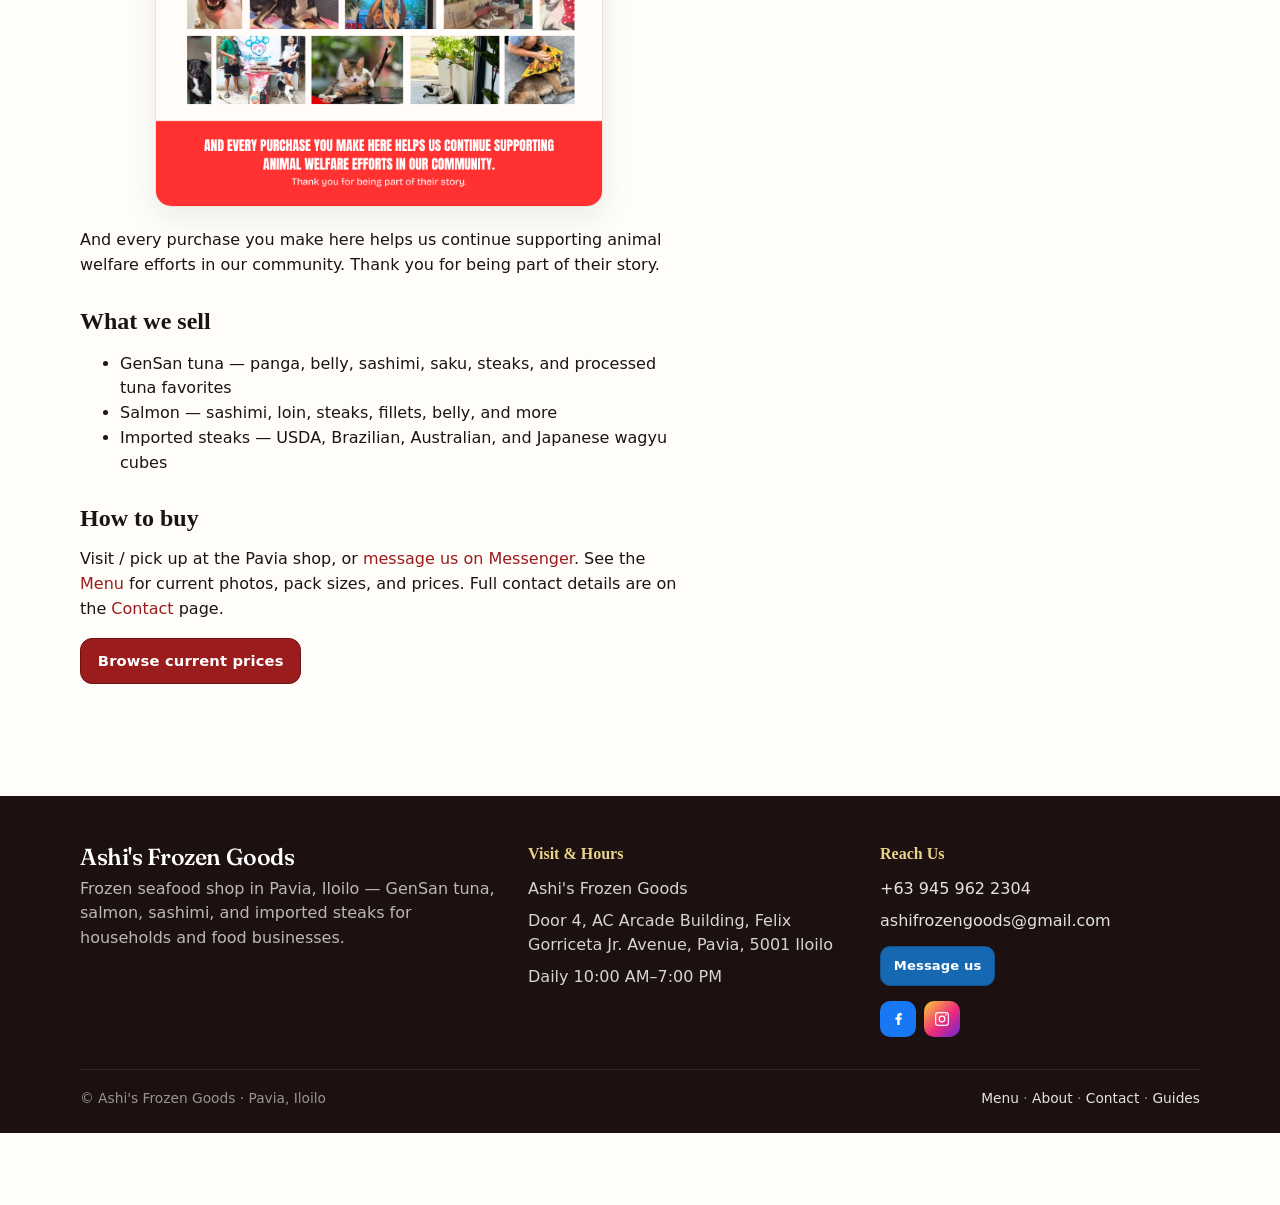
==== commit 0d6497c0: "Publish the sashimi tuna guide and a Guides index. Add the first weekly article, link it from the fo" ====
--- a/about/index.html
+++ b/about/index.html
@@ -22,7 +22,7 @@
   <link rel="preconnect" href="https://fonts.googleapis.com">
   <link rel="preconnect" href="https://fonts.gstatic.com" crossorigin>
   <link href="https://fonts.googleapis.com/css2?family=Fraunces:opsz,wght@9..144,500;9..144,600&amp;display=swap" rel="stylesheet">
-  <link rel="stylesheet" href="../css/styles.css?v=faq1">
+  <link rel="stylesheet" href="../css/styles.css?v=faq3">
   <script type="application/ld+json">
   {
     "@context": "https://schema.org",
@@ -103,6 +103,7 @@
         <a href="../menu/">Menu</a>
         <a href="../about/" aria-current="page">About</a>
         <a href="../contact/">Contact</a>
+        <a href="../guides/">Guides</a>
       </nav>
       <div class="header-actions">
         <a class="btn btn-messenger" href="https://m.me/ashifrozengoods" target="_blank" rel="noopener" aria-label="Message us on Messenger"><span class="btn-label-full">Message us</span><span class="btn-label-short">Messenger</span></a>
@@ -216,7 +217,7 @@
     </div>
     <div class="container footer-bottom">
       <span>© Ashi's Frozen Goods · Pavia, Iloilo</span>
-      <span><a href="../menu/">Menu</a> · <a href="../about/">About</a> · <a href="../contact/">Contact</a></span>
+      <span><a href="../menu/">Menu</a> · <a href="../about/">About</a> · <a href="../contact/">Contact</a> · <a href="../guides/">Guides</a></span>
     </div>
   </footer>
   <a class="messenger-fab" href="https://m.me/ashifrozengoods" target="_blank" rel="noopener" aria-label="Message us on Messenger">
--- a/css/styles.css
+++ b/css/styles.css
@@ -251,6 +251,7 @@
 .hero-actions { display: flex; flex-wrap: wrap; gap: 0.7rem; align-items: center; }
 .hero-panel {
   position: relative;
+  align-self: stretch;
   border-radius: 18px;
   overflow: hidden;
   min-height: 380px;
@@ -258,11 +259,18 @@
   background: #2a1212;
   border: 1px solid rgba(28, 20, 18, 0.08);
 }
+.hero-panel picture {
+  display: block;
+  width: 100%;
+  height: 100%;
+  min-height: 380px;
+}
 .hero-panel img {
   width: 100%;
   height: 100%;
   min-height: 380px;
   object-fit: cover;
+  object-position: center 32%;
 }
 .hero-badge {
   position: absolute;
@@ -501,6 +509,78 @@
   max-width: 42rem;
 }
 .prose h2 { margin-top: 1.8rem; }
+.prose h3 { margin-top: 1.25rem; margin-bottom: 0.4rem; color: var(--red-dark); font-size: 1.15rem; }
+.guide-callout,
+.guide-takeaways,
+.guide-nap {
+  background: var(--cream);
+  border: 1px solid rgba(201, 162, 39, 0.55);
+  border-radius: var(--radius);
+  padding: 1.15rem 1.25rem;
+  margin: 0 0 1.35rem;
+}
+.guide-callout p:last-child,
+.guide-takeaways ul,
+.guide-nap p:last-child { margin-bottom: 0; }
+.guide-kicker {
+  margin: 0 0 0.4rem;
+  color: var(--red);
+  font-size: 0.78rem;
+  font-weight: 800;
+  letter-spacing: 0.12em;
+  text-transform: uppercase;
+}
+.guide-products {
+  display: grid;
+  grid-template-columns: 1fr 1fr;
+  gap: 1rem;
+  margin: 1rem 0 1.35rem;
+}
+.guide-products figure { margin: 0; }
+.guide-products img {
+  width: 100%;
+  height: auto;
+  aspect-ratio: 4 / 3;
+  object-fit: cover;
+  border-radius: 12px;
+  border: 1px solid var(--line);
+}
+.guide-products figcaption {
+  margin-top: 0.4rem;
+  font-size: 0.85rem;
+  color: var(--ink-soft);
+}
+.guide-dl { margin: 0.5rem 0 1.2rem; }
+.guide-dl dt { font-weight: 700; color: var(--red-dark); }
+.guide-dl dd { margin: 0.15rem 0 0.8rem; }
+.guide-card {
+  display: grid;
+  grid-template-columns: 140px 1fr;
+  gap: 1rem;
+  align-items: center;
+  background: var(--card);
+  border: 1px solid var(--line);
+  border-radius: var(--radius);
+  box-shadow: var(--shadow);
+  padding: 0.85rem;
+  color: inherit;
+  text-decoration: none;
+  max-width: 42rem;
+}
+.guide-card:hover { color: inherit; border-color: var(--gold); }
+.guide-card img {
+  width: 140px;
+  height: 105px;
+  object-fit: cover;
+  border-radius: 10px;
+}
+.guide-card h2 { margin: 0 0 0.35rem; font-size: 1.25rem; color: var(--red-dark); }
+.guide-card p { margin: 0; color: var(--ink-soft); }
+@media (max-width: 560px) {
+  .guide-products,
+  .guide-card { grid-template-columns: 1fr; }
+  .guide-card img { width: 100%; height: auto; aspect-ratio: 16 / 9; }
+}
 .about-advocacy {
   display: block;
   margin: 1.15rem auto 1.35rem;
@@ -657,9 +737,31 @@
 }
 .faq-item p {
   margin: 0;
-  padding: 0.95rem 1.15rem 1.15rem;
+  padding: 0.95rem 1.15rem 0.35rem;
   color: var(--ink-soft);
   max-width: 65ch;
+}
+.faq-item p:last-child { padding-bottom: 1.15rem; }
+.faq-item ul,
+.faq-item ol {
+  margin: 0;
+  padding: 0.85rem 1.15rem 1.15rem 2.4rem;
+  color: var(--ink-soft);
+  max-width: 65ch;
+}
+.faq-item p + ul,
+.faq-item p + ol { padding-top: 0.15rem; }
+.faq-item li { margin: 0.3rem 0; line-height: 1.45; }
+.faq-item a { font-weight: 700; }
+@media (min-width: 900px) {
+  .faq-list {
+    max-width: none;
+    grid-template-columns: 1fr 1fr;
+    grid-template-rows: repeat(8, auto);
+    grid-auto-flow: column;
+    align-items: start;
+    column-gap: 1rem;
+  }
 }
 .panel {
   background: var(--card);
@@ -1273,10 +1375,9 @@
 .review-quote {
   margin: 0;
   color: var(--ink);
-  font-size: 0.95rem;
-  line-height: 1.5;
-  max-height: calc(1.5em * 7);
-  overflow: hidden;
+  font-size: 0.92rem;
+  line-height: 1.4;
+  overflow: visible;
 }
 .review-quote p { margin: 0 0 0.55rem; }
 .review-quote p:last-child { margin-bottom: 0; }
@@ -1412,6 +1513,7 @@
 }
 @media (max-width: 700px) {
   .reviews-track { --reviews-per: 1; }
+  .review-quote { font-size: 0.875rem; line-height: 1.4; }
 }
 @media (prefers-reduced-motion: reduce) {
   .reviews-track,
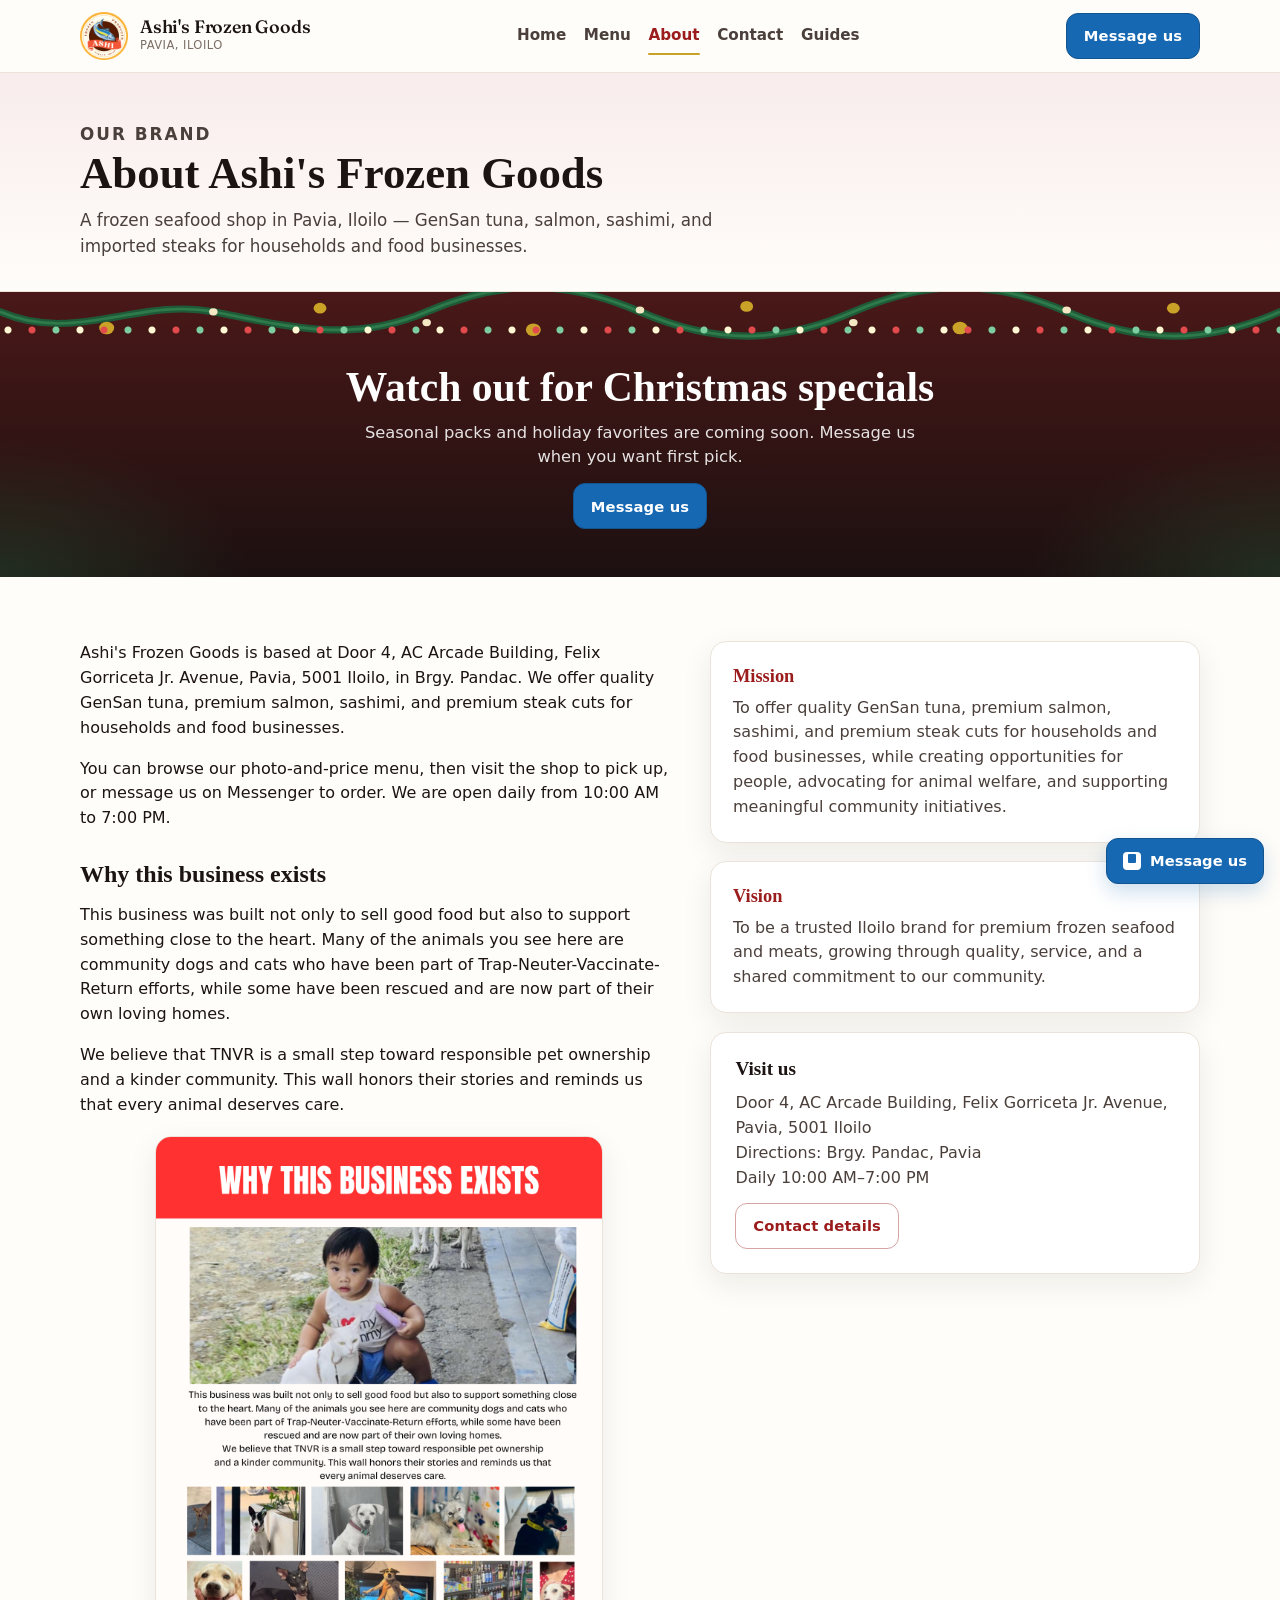
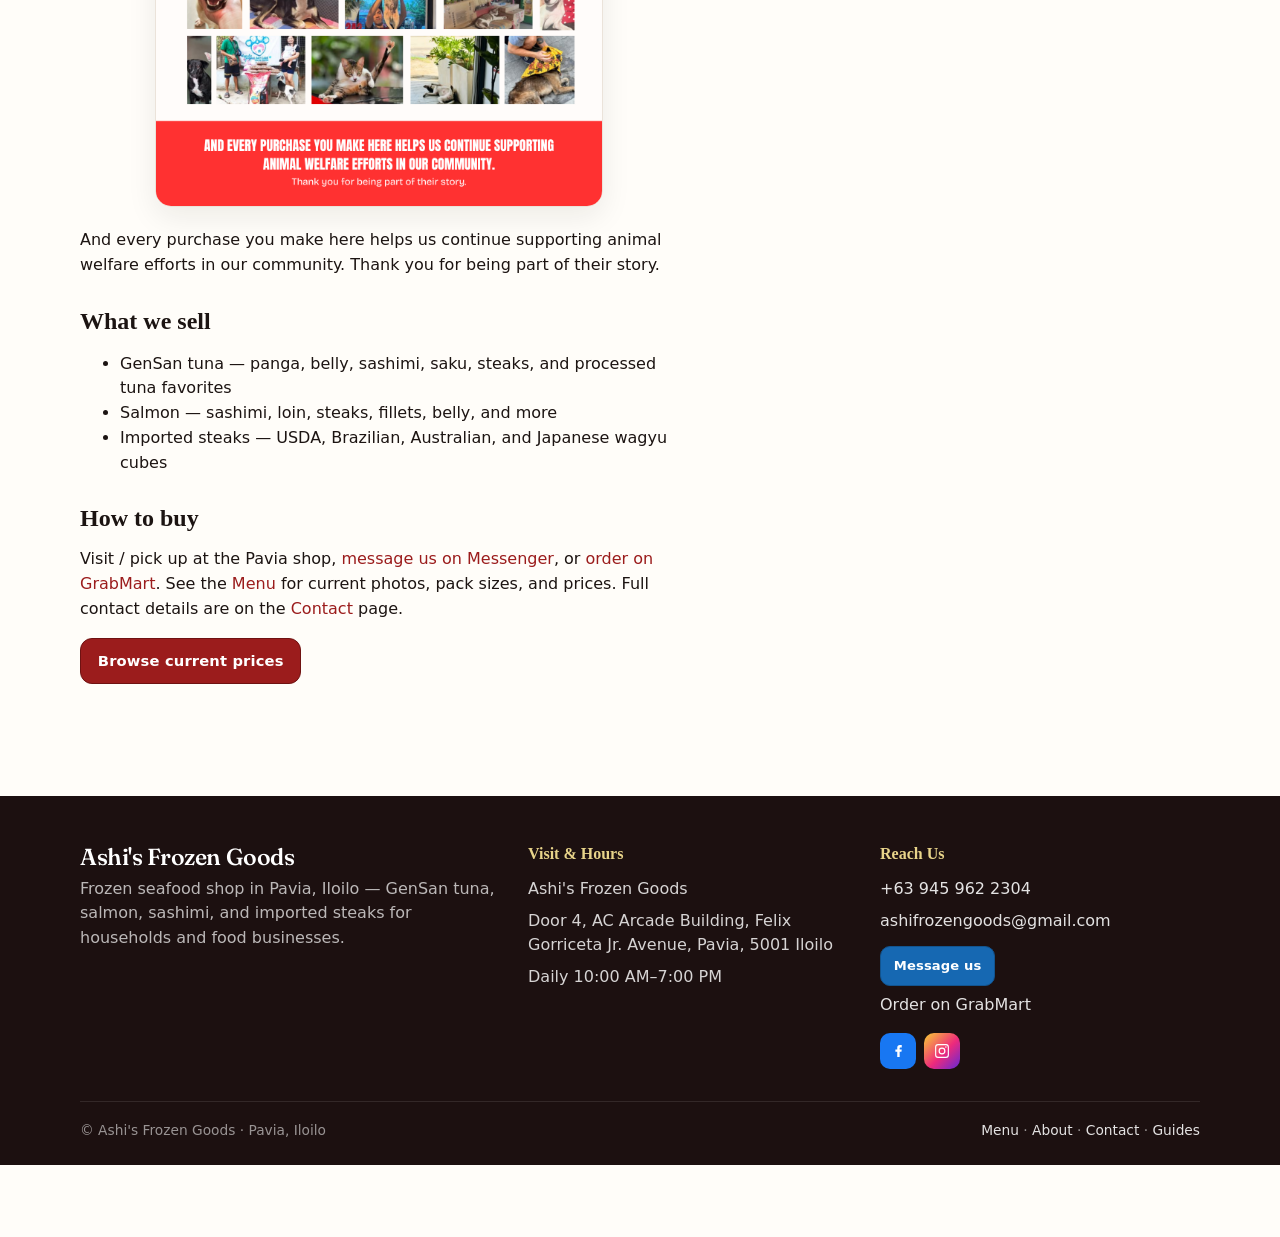
==== commit ffac986f: "Rewrite the sashimi guide and add GrabMart ordering links. Use the shorter article with licensed sto" ====
--- a/about/index.html
+++ b/about/index.html
@@ -22,7 +22,7 @@
   <link rel="preconnect" href="https://fonts.googleapis.com">
   <link rel="preconnect" href="https://fonts.gstatic.com" crossorigin>
   <link href="https://fonts.googleapis.com/css2?family=Fraunces:opsz,wght@9..144,500;9..144,600&amp;display=swap" rel="stylesheet">
-  <link rel="stylesheet" href="../css/styles.css?v=faq3">
+  <link rel="stylesheet" href="../css/styles.css?v=guides2">
   <script type="application/ld+json">
   {
     "@context": "https://schema.org",
@@ -36,7 +36,8 @@
         "telephone": "+63-945-962-2304",
         "sameAs": [
           "https://www.facebook.com/ashifrozengoods",
-          "https://www.instagram.com/ashifrozengoods/"
+          "https://www.instagram.com/ashifrozengoods/",
+          "https://r.grab.com/o/6n6B3mAr"
         ],
         "address": {
           "@type": "PostalAddress",
@@ -170,7 +171,7 @@
           <li>Imported steaks — USDA, Brazilian, Australian, and Japanese wagyu cubes</li>
         </ul>
         <h2>How to buy</h2>
-        <p>Visit / pick up at the Pavia shop, or <a href="https://m.me/ashifrozengoods" target="_blank" rel="noopener">message us on Messenger</a>. See the <a href="../menu/">Menu</a> for current photos, pack sizes, and prices. Full contact details are on the <a href="../contact/">Contact</a> page.</p>
+        <p>Visit / pick up at the Pavia shop, <a href="https://m.me/ashifrozengoods" target="_blank" rel="noopener">message us on Messenger</a>, or <a href="https://r.grab.com/o/6n6B3mAr" target="_blank" rel="noopener">order on GrabMart</a>. See the <a href="../menu/">Menu</a> for current photos, pack sizes, and prices. Full contact details are on the <a href="../contact/">Contact</a> page.</p>
         <p><a class="btn btn-primary" href="../menu/">Browse current prices</a></p>
       </div>
       <div class="mv-grid" style="grid-template-columns:1fr;">
@@ -211,6 +212,7 @@
           <li><a href="tel:+639459622304">+63 945 962 2304</a></li>
           <li><a href="mailto:ashifrozengoods@gmail.com">ashifrozengoods@gmail.com</a></li>
           <li><a class="btn btn-messenger btn-sm" href="https://m.me/ashifrozengoods" target="_blank" rel="noopener" aria-label="Message us on Messenger" style="width:auto;display:inline-flex;margin-top:0.35rem;">Message us</a></li>
+          <li><a href="https://r.grab.com/o/6n6B3mAr" target="_blank" rel="noopener">Order on GrabMart</a></li>
           <li class="social-links"><a class="social-link social-facebook" href="https://www.facebook.com/ashifrozengoods" target="_blank" rel="noopener" aria-label="Facebook"><svg viewBox="0 0 24 24" aria-hidden="true" focusable="false"><path fill="currentColor" d="M14.5 4H17v3.2h-2.1c-.5 0-.7.3-.7.8V10H17l-.4 3.1h-2.4V20h-3.2v-6.9H8.5V10h2.5V7.4C11 5.2 12.2 4 14.5 4z"/></svg></a><a class="social-link social-instagram" href="https://www.instagram.com/ashifrozengoods/" target="_blank" rel="noopener" aria-label="Instagram"><svg viewBox="0 0 24 24" aria-hidden="true" focusable="false"><path fill="currentColor" d="M12 7.4A4.6 4.6 0 1 0 12 16.6 4.6 4.6 0 0 0 12 7.4zm0 7.6a3 3 0 1 1 0-6 3 3 0 0 1 0 6z"/><path fill="currentColor" d="M17.3 2.8H6.7A3.9 3.9 0 0 0 2.8 6.7v10.6a3.9 3.9 0 0 0 3.9 3.9h10.6a3.9 3.9 0 0 0 3.9-3.9V6.7a3.9 3.9 0 0 0-3.9-3.9zm2.4 14.5a2.4 2.4 0 0 1-2.4 2.4H6.7a2.4 2.4 0 0 1-2.4-2.4V6.7a2.4 2.4 0 0 1 2.4-2.4h10.6a2.4 2.4 0 0 1 2.4 2.4v10.6z"/><circle cx="17.2" cy="6.8" r="1" fill="currentColor"/></svg></a></li>
         </ul>
       </div>
--- a/css/styles.css
+++ b/css/styles.css
@@ -576,6 +576,22 @@
 }
 .guide-card h2 { margin: 0 0 0.35rem; font-size: 1.25rem; color: var(--red-dark); }
 .guide-card p { margin: 0; color: var(--ink-soft); }
+.guide-figure { margin: 1.25rem 0 1.5rem; }
+.guide-figure img {
+  width: 100%;
+  height: auto;
+  border-radius: 12px;
+  border: 1px solid var(--line);
+}
+.guide-figure figcaption { margin-top: 0.45rem; color: var(--ink-soft); font-size: 0.9rem; }
+.guide-credit { display: block; margin-top: 0.15rem; font-size: 0.78rem; color: var(--muted); }
+.guide-credit a { color: inherit; text-decoration: underline; }
+.btn-on-dark {
+  background: transparent;
+  color: #fff;
+  border-color: rgba(255, 255, 255, 0.45);
+}
+.btn-on-dark:hover { background: rgba(255, 255, 255, 0.12); color: #fff; }
 @media (max-width: 560px) {
   .guide-products,
   .guide-card { grid-template-columns: 1fr; }
@@ -1049,11 +1065,24 @@
   line-height: 1.6;
   color: rgba(255, 255, 255, 0.9);
 }
-.visit-grid .order-cta .btn {
+.visit-grid .order-cta-actions {
   grid-column: 2;
   grid-row: 1 / span 2;
+  display: flex;
+  flex-direction: column;
+  align-items: flex-start;
+  gap: 0.65rem;
+}
+.visit-grid .order-cta .btn {
   align-self: center;
 }
+.order-grab {
+  color: #fff;
+  font-weight: 700;
+  text-decoration: underline;
+  text-underline-offset: 0.18em;
+}
+.order-grab:hover { color: var(--gold-light); }
 .home-map {
   background: var(--card);
   border: 1px solid var(--line);
@@ -1092,6 +1121,7 @@
   .visit-grid .order-cta h2 { margin: 0 0 0.7rem; }
   .visit-grid .order-cta p { margin: 0 0 1.25rem; }
   .visit-grid .order-cta .btn { margin-top: 0; }
+  .visit-grid .order-cta-actions { margin-top: 0.15rem; }
   .cat-grid { grid-template-columns: 1fr; }
   .header-inner { gap: 0.55rem; }
   .brand { min-width: 0; flex: 1 1 auto; }
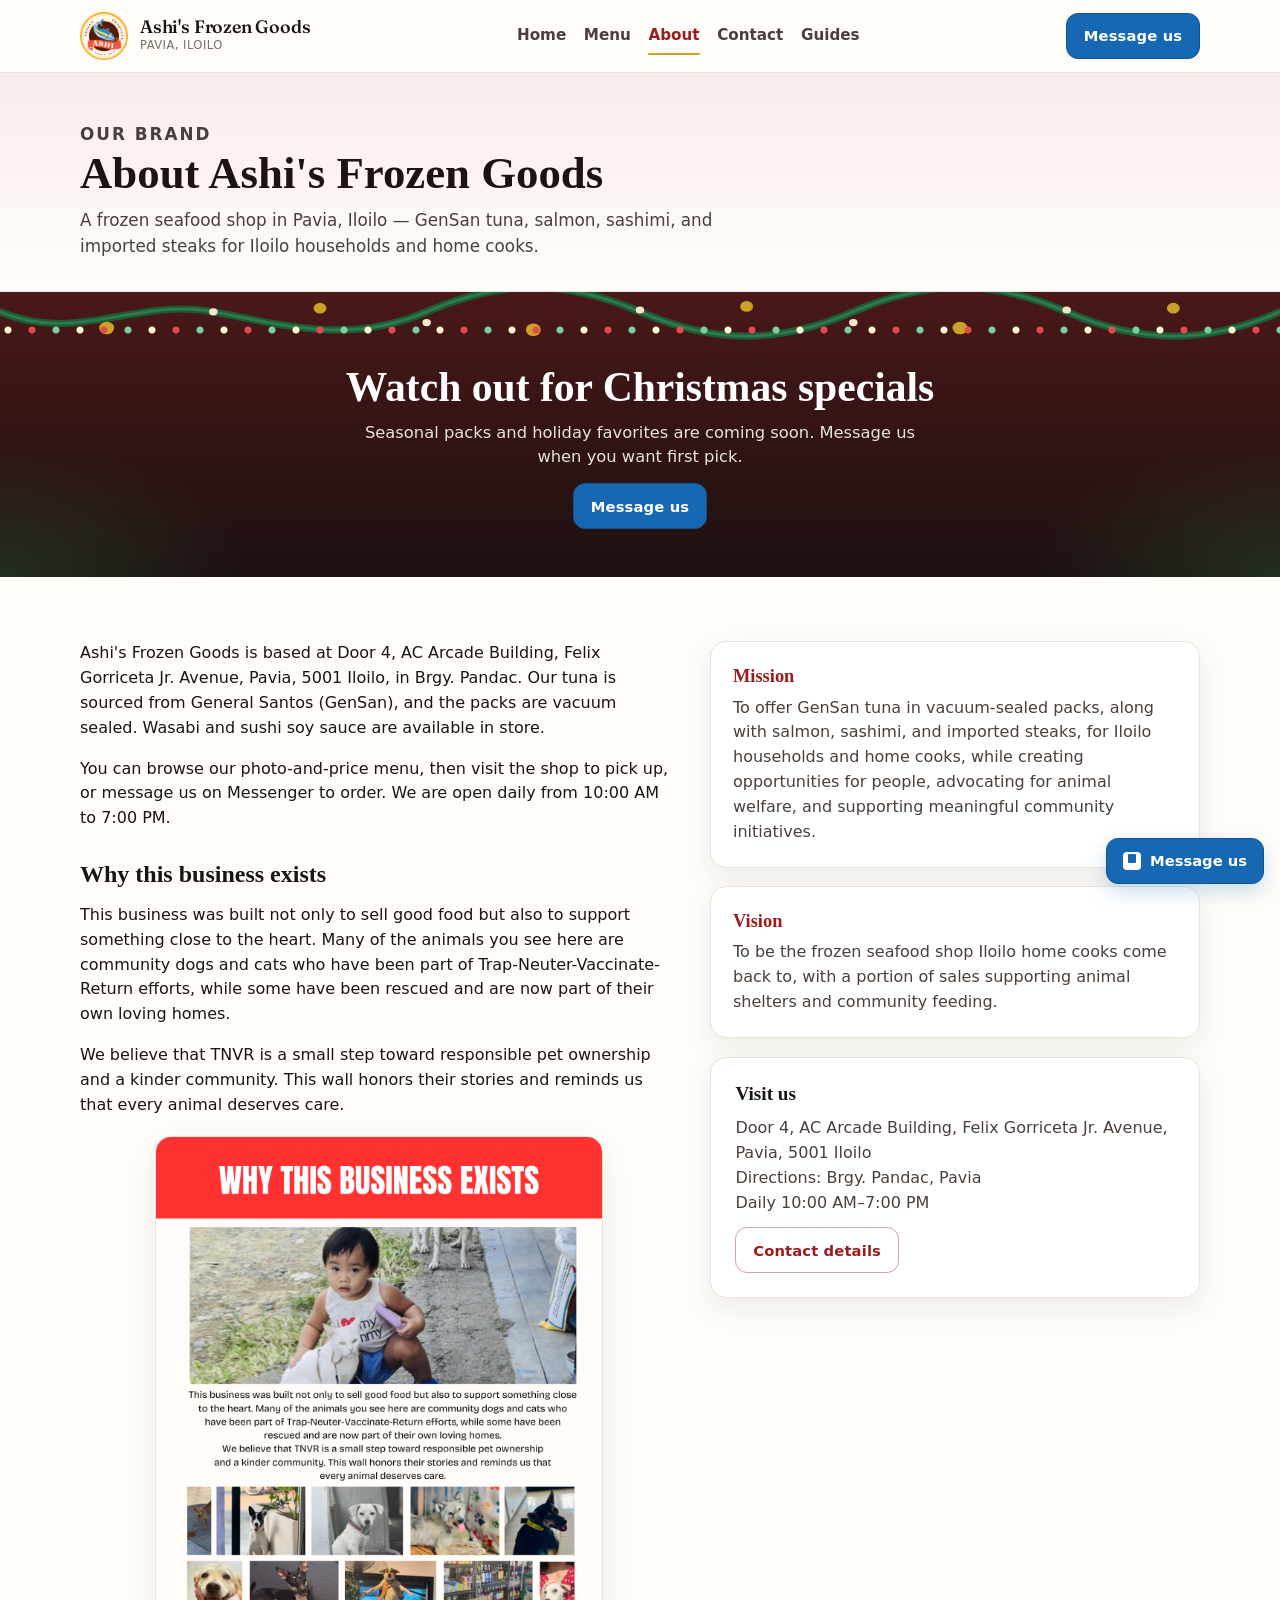
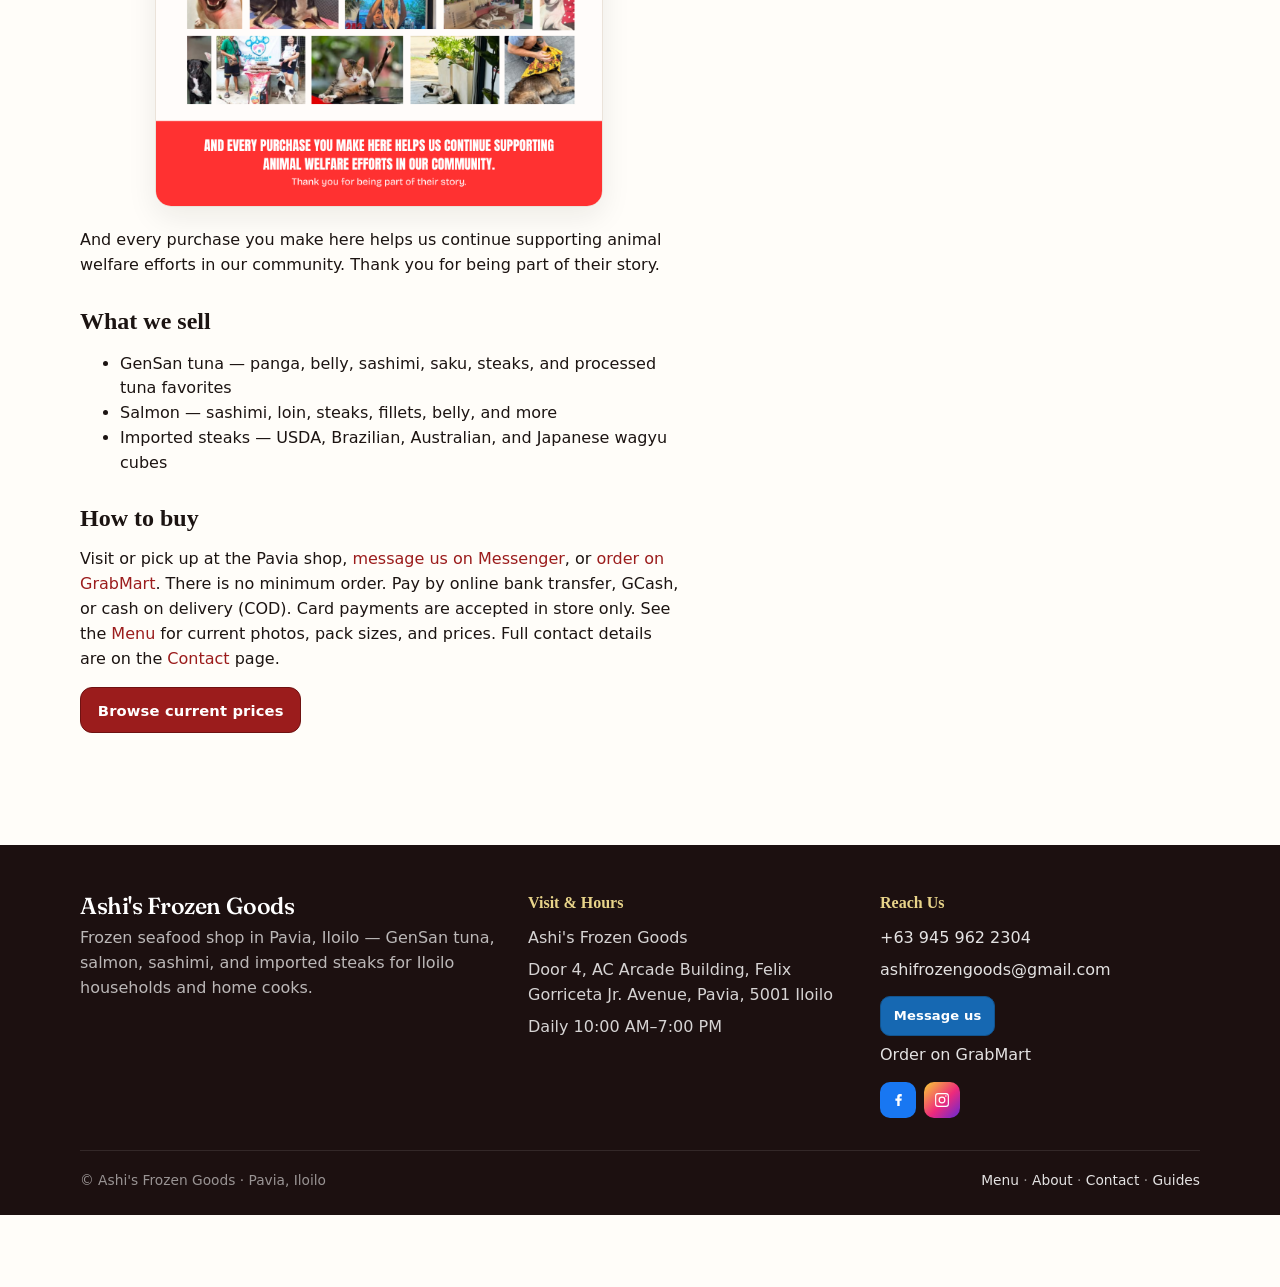
==== commit cbb3fb3f: "Publish the approved SEO updates and Facebook reels. Use the current GrabMart link, add menu product" ====
--- a/about/index.html
+++ b/about/index.html
@@ -12,17 +12,17 @@
   <meta charset="utf-8">
   <meta name="viewport" content="width=device-width, initial-scale=1">
   <title>About Ashi&#x27;s Frozen Goods | Frozen Seafood in Pavia, Iloilo</title>
-  <meta name="description" content="Ashi&#x27;s Frozen Goods is a frozen seafood shop in Pavia, Iloilo offering GenSan tuna, salmon, sashimi, and imported steaks for households and food businesses.">
+  <meta name="description" content="Ashi&#x27;s Frozen Goods is a frozen seafood shop in Pavia, Iloilo offering GenSan tuna, salmon, sashimi, and imported steaks for Iloilo households and home cooks.">
   <link rel="canonical" href="https://ashifrozengoods.com/about/">
   <meta property="og:title" content="About Ashi&#x27;s Frozen Goods | Frozen Seafood in Pavia, Iloilo">
-  <meta property="og:description" content="Ashi&#x27;s Frozen Goods is a frozen seafood shop in Pavia, Iloilo offering GenSan tuna, salmon, sashimi, and imported steaks for households and food businesses.">
+  <meta property="og:description" content="Ashi&#x27;s Frozen Goods is a frozen seafood shop in Pavia, Iloilo offering GenSan tuna, salmon, sashimi, and imported steaks for Iloilo households and home cooks.">
   <meta property="og:url" content="https://ashifrozengoods.com/about/">
   <meta property="og:image" content="https://ashifrozengoods.com/images/banner.jpg">
   <meta property="og:type" content="website">
   <link rel="preconnect" href="https://fonts.googleapis.com">
   <link rel="preconnect" href="https://fonts.gstatic.com" crossorigin>
   <link href="https://fonts.googleapis.com/css2?family=Fraunces:opsz,wght@9..144,500;9..144,600&amp;display=swap" rel="stylesheet">
-  <link rel="stylesheet" href="../css/styles.css?v=guides2">
+  <link rel="stylesheet" href="../css/styles.css?v=seo1">
   <script type="application/ld+json">
   {
     "@context": "https://schema.org",
@@ -73,7 +73,7 @@
         "name": "About Ashi's Frozen Goods | Frozen Seafood in Pavia, Iloilo",
         "isPartOf": {"@id": "https://ashifrozengoods.com/#website"},
         "about": {"@id": "https://ashifrozengoods.com/#business"},
-        "description": "Ashi's Frozen Goods is a frozen seafood shop in Pavia, Iloilo offering GenSan tuna, salmon, sashimi, and imported steaks for households and food businesses."
+        "description": "Ashi's Frozen Goods is a frozen seafood shop in Pavia, Iloilo offering GenSan tuna, salmon, sashimi, and imported steaks for Iloilo households and home cooks."
       },
       {
         "@type": "BreadcrumbList",
@@ -118,7 +118,7 @@
     <div class="container">
       <p class="section-kicker">Our brand</p>
       <h1>About Ashi's Frozen Goods</h1>
-      <p>A frozen seafood shop in Pavia, Iloilo — GenSan tuna, salmon, sashimi, and imported steaks for households and food businesses.</p>
+      <p>A frozen seafood shop in Pavia, Iloilo — GenSan tuna, salmon, sashimi, and imported steaks for Iloilo households and home cooks.</p>
     </div>
   </section>
   
@@ -155,7 +155,7 @@
   <main class="section">
     <div class="container dual-col">
       <div class="prose">
-        <p>Ashi's Frozen Goods is based at Door 4, AC Arcade Building, Felix Gorriceta Jr. Avenue, Pavia, 5001 Iloilo, in Brgy. Pandac. We offer quality GenSan tuna, premium salmon, sashimi, and premium steak cuts for households and food businesses.</p>
+        <p>Ashi's Frozen Goods is based at Door 4, AC Arcade Building, Felix Gorriceta Jr. Avenue, Pavia, 5001 Iloilo, in Brgy. Pandac. Our tuna is sourced from General Santos (GenSan), and the packs are vacuum sealed. Wasabi and sushi soy sauce are available in store.</p>
         <p>You can browse our photo-and-price menu, then visit the shop to pick up, or message us on Messenger to order. We are open daily from 10:00 AM to 7:00 PM.</p>
         <h2>Why this business exists</h2>
         <p>This business was built not only to sell good food but also to support something close to the heart. Many of the animals you see here are community dogs and cats who have been part of Trap-Neuter-Vaccinate-Return efforts, while some have been rescued and are now part of their own loving homes.</p>
@@ -171,20 +171,20 @@
           <li>Imported steaks — USDA, Brazilian, Australian, and Japanese wagyu cubes</li>
         </ul>
         <h2>How to buy</h2>
-        <p>Visit / pick up at the Pavia shop, <a href="https://m.me/ashifrozengoods" target="_blank" rel="noopener">message us on Messenger</a>, or <a href="https://r.grab.com/o/6n6B3mAr" target="_blank" rel="noopener">order on GrabMart</a>. See the <a href="../menu/">Menu</a> for current photos, pack sizes, and prices. Full contact details are on the <a href="../contact/">Contact</a> page.</p>
+        <p>Visit or pick up at the Pavia shop, <a href="https://m.me/ashifrozengoods" target="_blank" rel="noopener">message us on Messenger</a>, or <a href="https://r.grab.com/o/6n6B3mAr" target="_blank" rel="noopener">order on GrabMart</a>. There is no minimum order. Pay by online bank transfer, GCash, or cash on delivery (COD). Card payments are accepted in store only. See the <a href="../menu/">Menu</a> for current photos, pack sizes, and prices. Full contact details are on the <a href="../contact/">Contact</a> page.</p>
         <p><a class="btn btn-primary" href="../menu/">Browse current prices</a></p>
       </div>
       <div class="mv-grid" style="grid-template-columns:1fr;">
         <div class="mv-card">
-          <h3>Mission</h3>
-          <p>To offer quality GenSan tuna, premium salmon, sashimi, and premium steak cuts for households and food businesses, while creating opportunities for people, advocating for animal welfare, and supporting meaningful community initiatives.</p>
+          <h2>Mission</h2>
+          <p>To offer GenSan tuna in vacuum-sealed packs, along with salmon, sashimi, and imported steaks, for Iloilo households and home cooks, while creating opportunities for people, advocating for animal welfare, and supporting meaningful community initiatives.</p>
         </div>
         <div class="mv-card">
-          <h3>Vision</h3>
-          <p>To be a trusted Iloilo brand for premium frozen seafood and meats, growing through quality, service, and a shared commitment to our community.</p>
+          <h2>Vision</h2>
+          <p>To be the frozen seafood shop Iloilo home cooks come back to, with a portion of sales supporting animal shelters and community feeding.</p>
         </div>
         <div class="panel">
-          <h3>Visit us</h3>
+          <h2>Visit us</h2>
           <p style="margin:0 0 0.75rem;color:var(--ink-soft);">Door 4, AC Arcade Building, Felix Gorriceta Jr. Avenue, Pavia, 5001 Iloilo<br>Directions: Brgy. Pandac, Pavia<br>Daily 10:00 AM–7:00 PM</p>
           <a class="btn btn-outline" href="../contact/">Contact details</a>
         </div>
@@ -196,7 +196,7 @@
     <div class="container footer-grid">
       <div class="footer-brand">
         <span class="brand-name">Ashi's Frozen Goods</span>
-        <p>Frozen seafood shop in Pavia, Iloilo — GenSan tuna, salmon, sashimi, and imported steaks for households and food businesses.</p>
+        <p>Frozen seafood shop in Pavia, Iloilo — GenSan tuna, salmon, sashimi, and imported steaks for Iloilo households and home cooks.</p>
       </div>
       <div>
         <h3>Visit &amp; Hours</h3>
--- a/css/styles.css
+++ b/css/styles.css
@@ -786,6 +786,7 @@
   padding: 1.5rem;
   box-shadow: var(--shadow);
 }
+.panel h2,
 .panel h3 { margin-top: 0; font-size: 1.2rem; }
 .mv-grid {
   display: grid;
@@ -799,10 +800,59 @@
   padding: 1.4rem 1.35rem;
   box-shadow: var(--shadow);
 }
+.mv-card h2,
 .mv-card h3 {
   color: var(--red);
   font-size: 1.15rem;
   margin-bottom: 0.55rem;
+}
+.thaw-list {
+  margin: 0 0 1rem;
+  padding-left: 1.2rem;
+  max-width: 42rem;
+}
+.thaw-list li { margin: 0.45rem 0; }
+.watch-block { margin: 1.4rem 0 0.4rem; }
+.watch-kicker {
+  margin: 0 0 0.75rem;
+  font-size: 0.78rem;
+  font-weight: 800;
+  letter-spacing: 0.06em;
+  text-transform: uppercase;
+  color: var(--red);
+}
+.watch-row {
+  display: flex;
+  flex-wrap: wrap;
+  gap: 1.25rem;
+  justify-content: center;
+}
+.watch-item {
+  margin: 0;
+  width: min(100%, 320px);
+}
+.watch-frame {
+  position: relative;
+  width: 100%;
+  aspect-ratio: 9 / 16;
+  background: #1a1212;
+  border-radius: var(--radius);
+  overflow: hidden;
+}
+.watch-frame iframe {
+  position: absolute;
+  inset: 0;
+  width: 100%;
+  height: 100%;
+  border: 0;
+}
+.watch-item figcaption {
+  margin-top: 0.5rem;
+  font-size: 0.9rem;
+  color: var(--ink-soft);
+}
+@media (min-width: 800px) {
+  .watch-row { justify-content: flex-start; }
 }
 .mv-card p { margin: 0; color: var(--ink-soft); }
 .teaser {
